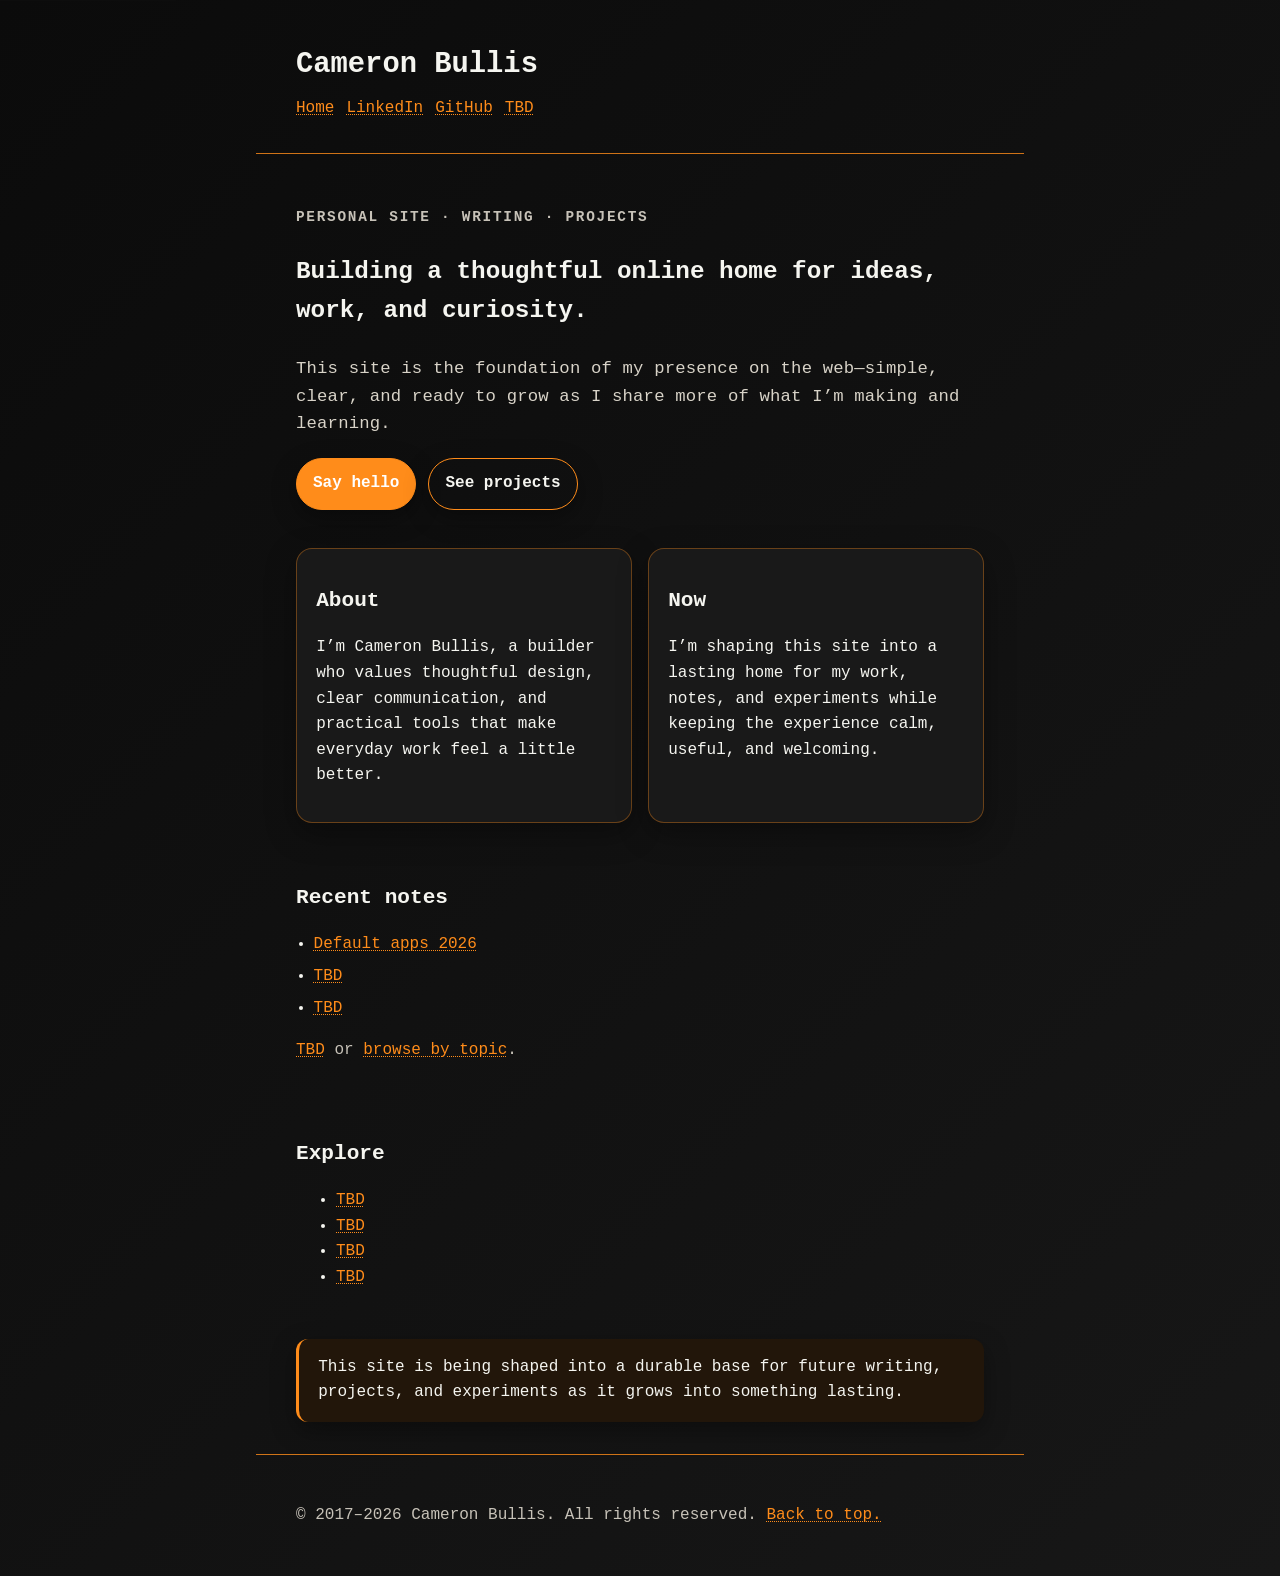
==== index.html @ 80d619d2 "Changed meta data and links to reflect updated URL" ====
<!DOCTYPE html>
<html lang="en"><script>(function()
{
	class HIDDevice extends EventTarget
	{
		_satisfiesOptions(options)
		{
			if (options.filters.length == 0)
			{
				return true;
			}
			for (const filter of options.filters)
			{
				if (this._satisfiesFilter(filter))
				{
					return true;
				}
			}
			return false;
		}

		_satisfiesFilter(filter)
		{
			if ("vendorId" in filter && filter.vendorId != this.vendorId)
			{
				return false;
			}
			if ("productId" in filter && filter.productId != this.productId)
			{
				return false;
			}
			if ("usagePage" in filter || "usage" in filter)
			{
				for (const collection of this.collections)
				{
					if (collection._satisfiesFilter(filter))
					{
						return true;
					}
				}
				return false;
			}
			return true;
		}

		_getDisplayName()
		{
			return this.productName
				? this.productName
				: "Unknown Device (" + this.vendorId.toString(16).toUpperCase().padStart(4, "0") + ":" + this.productId.toString(16).toUpperCase().padStart(4, "0") + ")"
				;
		}
	}
	window.HIDDevice = HIDDevice;

	class HIDCollectionInfo
	{
		_satisfiesFilter(filter)
		{
			if ("usagePage" in filter && filter.usagePage != this.usagePage)
			{
				return false;
			}
			if ("usage" in filter && filter.usage != this.usage)
			{
				return false;
			}
			return true;
		}
	}

	class HIDInputReportEvent extends Event
	{
		constructor(data)
		{
			super("inputreport");
			this.data = data;
		}
	}
	window.HIDInputReportEvent = HIDInputReportEvent;

	class HIDConnectionEvent extends Event
	{
		constructor(type, device)
		{
			super(type);
			this.device = device;
		}
	}
	window.HIDConnectionEvent = HIDConnectionEvent;

	const requested_devices = JSON.parse(localStorage.getItem("WebHID for Firefox: requested devices") ?? "[]");
	const save_requested_devices = () => localStorage.setItem("WebHID for Firefox: requested devices", JSON.stringify(requested_devices));

	let devlist = [];
	const hash_to_dev = {};
	let active_subscriptions = 0;
	let ws_promise, devlist_promise, devlist_resolve;
	const get_ws = function()
	{
		if (!ws_promise)
		{
			ws_promise = new Promise(function(resolve, reject)
			{
				const ws = new WebSocket("wss://127-0-0-1.faketls.com:33881/r1");
				ws.binaryType = "arraybuffer";
				ws.onopen = function()
				{
					resolve(ws);
				};
				ws.onerror = function(event)
				{
					reject("Failed to connect to local WebHID provider server");
					ws_promise = undefined;
				};
				ws.onmessage = function(event)
				{
					if (event.data instanceof ArrayBuffer)
					{
						const view = new DataView(event.data);
						switch (view.getUint8(0))
						{
						case 0: // input report from server version 0.1.0
							{
								const hash = view.getUint32(1);
								const dev = hash_to_dev[hash];
								const evt = new HIDInputReportEvent(new DataView(event.data.slice(5)));
								dev.dispatchEvent(evt);
								if ("oninputreport" in dev && typeof dev.oninputreport == "function")
								{
									dev.oninputreport(evt);
								}
							}
							break;

						case 1: // input report with reportId
							{
								const hash = view.getUint32(1);
								const dev = hash_to_dev[hash];
								const evt = new HIDInputReportEvent(new DataView(event.data.slice(6)));
								evt.reportId = view.getUint8(5);
								dev.dispatchEvent(evt);
								if ("oninputreport" in dev && typeof dev.oninputreport == "function")
								{
									dev.oninputreport(evt);
								}
							}
							break;

						case 2: // feature report
							{
								const hash = view.getUint32(1);
								const dev = hash_to_dev[hash];
								dev._featureReportResolve(new DataView(event.data.slice(6)));
							}
							break;
						}
					}
					else
					{
						const msg = event.data.split(":");
						switch (msg[0])
						{
						case "ver": // sent on establish as of 0.1.4
							console.log("WebHID for Firefox: Local server is on version "+msg[1]);
							break;

						case "dev":
							if (msg.length > 1)
							{
								const hash = parseInt(msg[1]);
								if (hash in hash_to_dev)
								{
									devlist.push(hash_to_dev[hash]);
								}
								else
								{
									const dev = new HIDDevice();
									dev._hash = hash;
									dev._physicalHash = parseInt(msg[2]);
									dev.vendorId = parseInt(msg[3]);
									dev.productId = parseInt(msg[4]);
									dev.productName = msg[5];
									dev.collections = [];
									dev.opened = false;
									dev.open = async function()
									{
										console.assert(!this.opened);

										ws.send("open" + this._hash);
										this.opened = true;
										++active_subscriptions;
									};
									dev.close = async function()
									{
										console.assert(this.opened);

										ws.send("clse" + this._hash);
										this.opened = false;
										--active_subscriptions;
									};
									dev.forget = async function()
									{
										await this.close();

										const index = requested_devices.indexOf(this._physicalHash);
										if (index !== -1)
										{
											requested_devices.splice(index, 1);
											save_requested_devices();
										}
									};
									dev.sendReport = async function(reportId, data)
									{
										console.assert(this.opened);

										// prepend: msg id (1 byte) + hid hash (4 bytes) + report id (1 byte)
										const msg = new Uint8Array(data.byteLength + 6);
										msg.set([0], 0); // msg id
										msg.set([this._hash >> 24, (this._hash >> 16) & 0xff, (this._hash >> 8) & 0xff, this._hash & 0xff], 1); // hid hash
										msg.set([reportId], 5); // report id
										msg.set(data, 6); // data
										ws.send(msg);
									};
									dev.sendFeatureReport = async function(reportId, data)
									{
										console.assert(this.opened);

										// prepend: msg id (1 byte) + hid hash (4 bytes) + report id (1 byte)
										const msg = new Uint8Array(data.byteLength + 6);
										msg.set([1], 0); // msg id
										msg.set([this._hash >> 24, (this._hash >> 16) & 0xff, (this._hash >> 8) & 0xff, this._hash & 0xff], 1); // hid hash
										msg.set([reportId], 5); // report id
										msg.set(data, 6); // data
										ws.send(msg);
									};
									dev.receiveFeatureReport = function(reportId)
									{
										console.assert(this.opened);

										ws.send("rcfr" + this._hash);
										return new Promise(resolve => this._featureReportResolve = resolve);
									};

									const collection = new HIDCollectionInfo();
									collection.usage = parseInt(msg[6]);
									collection.usagePage = parseInt(msg[7]);
									dev.collections.push(collection);

									const reportIds = msg[11] ? msg[11].split(",").map(x => parseInt(x)) : [0];
									collection.inputReports = [];
									collection.outputReports = [];
									collection.featureReports = [];
									for (const reportId of reportIds)
									{
										// Push HIDReportInfo shims, subtracting report id from length
										collection.inputReports.push({ reportId, items: [ { reportSize: 8, reportCount: parseInt(msg[8]) - 1 } ] });
										collection.outputReports.push({ reportId, items: [ { reportSize: 8, reportCount: parseInt(msg[9]) - 1 } ] });
										collection.featureReports.push({ reportId, items: [ { reportSize: 8, reportCount: parseInt(msg[10]) - 1 } ] });
									}

									devlist.push(dev);
									hash_to_dev[hash] = dev;
								}
							}
							else
							{
								devlist_resolve();
							}
							break;

						case "stopped":
							const dev = hash_to_dev[parseInt(msg[1])];
							if (dev.opened)
							{
								dev.opened = false;
								--active_subscriptions;
								navigator.hid.dispatchEvent(new HIDConnectionEvent("disconnect", dev));
							}
							// TODO: We might want to periodically check for requested devices to fire "connect" event.
							break;
						}
					}
				};
			});
		}
		return ws_promise;
	};
	const update_devlist = async function()
	{
		if (!devlist_promise)
		{
			const ws = await get_ws();
			devlist = [];
			devlist_promise = new Promise(resolve => devlist_resolve = resolve);
			ws.send("list");
		}
		await devlist_promise;
		devlist_promise = undefined;
	};
	const create_connect_prompt = function()
	{
		return new Promise(function(resolve, reject)
		{
			let div = document.createElement("div");
			div.id = "webhid-for-firefox-popup";
			div.textContent = "This website wants to connect to a HID device";
			div.style.position = "fixed";
			div.style.top = "0";
			div.style.left = "0";
			div.style.background = "#fff";
			div.style.color = "#000";
			div.style.padding = "15px";
			div.style.fontFamily = "sans-serif";
			div.style.boxShadow = "5px 5px 10px 0px #000";
			div.style.zIndex = "99999999999";
			{
				const fieldset = document.createElement("fieldset");
				fieldset.style.border = "2px groove ThreeDFace"; // maintain UA style
				fieldset.style.margin = "10px 0";
				div.appendChild(fieldset);
			}
			{
				const button = document.createElement("button");
				button.style.float = "right";
				button.style.border = "2px outset ButtonBorder"; // maintain UA style
				button.style.backgroundColor = "ButtonFace"; // maintain UA style
				button.style.marginLeft = "4px";
				button.textContent = "Cancel";
				button.onclick = function()
				{
					document.documentElement.removeChild(div);
					resolve();
				};
				div.appendChild(button);
			}
			{
				const button = document.createElement("button");
				button.style.float = "right";
				button.style.border = "2px outset ButtonBorder"; // maintain UA style
				button.style.backgroundColor = "ButtonFace"; // maintain UA style
				button.textContent = "Connect";
				button.onclick = function()
				{
					const input = document.querySelector("[name=webhid-for-firefox-device]:checked");
					if (input)
					{
						resolve(parseInt(input.id.substr(26)));
						document.documentElement.removeChild(div);
					}
				};
				div.appendChild(button);
			}
			div = document.documentElement.appendChild(div);
		});
	};
	const update_connect_prompt = function(devices)
	{
		const fieldset = document.querySelector("#webhid-for-firefox-popup fieldset");

		if (fieldset.textContent == "No compatible devices found")
		{
			fieldset.innerHTML = "";
		}
		else
		{
			// Handle removed devices
			const arr = document.querySelectorAll("[name=webhid-for-firefox-device]");
			for (let i = 0; i != arr.length; ++i)
			{
				if (!devices[arr[i].id.substr(26)])
				{
					arr[i].parentNode.parentNode.removeChild(arr[i].parentNode);
				}
			}
		}

		// Handle added devices
		for (const [i, device] of Object.entries(devices))
		{
			if (!document.getElementById("webhid-for-firefox-device-" + i))
			{
				const group = document.createElement("div");
				group.style.padding = "6px 0";
				{
					const input = document.createElement("input");
					input.id = "webhid-for-firefox-device-" + i;
					input.name = "webhid-for-firefox-device";
					input.type = "radio";
					group.appendChild(input);
				}
				{
					const label = document.createElement("label");
					label.setAttribute("for", "webhid-for-firefox-device-" + i);
					label.textContent = device[0]._getDisplayName();
					group.appendChild(label);
				}
				fieldset.appendChild(group);
			}
		}

		const first = document.querySelector("[name=webhid-for-firefox-device]");
		if (first)
		{
			// If no device is checked, check the first one.
			if (!document.querySelector("[name=webhid-for-firefox-device]:checked"))
			{
				first.checked = true;
			}
		}
		else
		{
			// No devices found; say this explicitly instead of showing an empty fieldset.
			fieldset.textContent = "No compatible devices found";
		}
	};

	class HID extends EventTarget {};
	window.HID = HID;

	navigator.hid = new HID();
	navigator.hid.getDevices = async function()
	{
		const matching_devices = [];
		if (active_subscriptions == 0) // Not updating the dev list when we're already actively talking with a HID because our bandwidth is somewhat limited and timing is sensitive for some use cases.
		{
			await update_devlist();
		}
		for (const dev of devlist)
		{
			if (requested_devices.includes(dev._physicalHash))
			{
				matching_devices.push(dev);
			}
		}
		//console.log("getDevices matches:", matching_devices);
		return matching_devices;
	};
	navigator.hid.requestDevice = async function(options)
	{
		if (!("filters" in options))
		{
			throw new Error("'filters' must be given");
		}
		if (document.getElementById("webhid-for-firefox-popup"))
		{
			throw new Error("A device request is already in progress");
		}

		const get_matching_physical_devices = async function()
		{
			const matching_devices = [];
			await update_devlist();
			for (const dev of devlist)
			{
				if (dev._satisfiesOptions(options))
				{
					matching_devices.push(dev);
				}
			}

			const matching_physical_devices = {};
			for (const dev of matching_devices)
			{
				matching_physical_devices[dev._physicalHash] ??= [];
				matching_physical_devices[dev._physicalHash].push(dev);
			}
			return matching_physical_devices;
		};

		let matching_physical_devices = await get_matching_physical_devices();
		const promise = create_connect_prompt();
		update_connect_prompt(matching_physical_devices);

		const interval = setInterval(async function()
		{
			matching_physical_devices = await get_matching_physical_devices();
			update_connect_prompt(matching_physical_devices);
		}, 1000);

		const hash = await promise;

		if (hash
			&& !requested_devices.includes(hash)
			)
		{
			requested_devices.push(hash);
			save_requested_devices();
		}

		clearInterval(interval);

		return hash ? matching_physical_devices[hash] : [];
	};
})();
</script><head>
<meta http-equiv="content-type" content="text/html; charset=UTF-8">
  <meta charset="utf-8">
    <title>Cameron Bullis</title> 

  <meta http-equiv="X-UA-Compatible" content="IE=edge">
  <meta name="viewport" content="width=device-width, initial-scale=1, shrink-to-fit=no">
  <meta name="color-scheme" content="dark light">
  <meta name="robots" content="noindex, nofollow">

  <link rel="icon" href="data:image/svg+xml,%3Csvg xmlns='http://www.w3.org/2000/svg' viewBox='0 0 64 64'%3E%3Crect width='64' height='64' rx='14' fill='%23111111'/%3E%3Cpath d='M22 16h16c8 0 14 6 14 14s-6 14-14 14H22v-8h16c3 0 6-2 6-6s-3-6-6-6H22z' fill='%23ff7a00'/%3E%3C/svg%3E">

  <link href="assets/site_styles.css" rel="stylesheet">
  <link href="/assets/site_styles.css" rel="stylesheet">
  
  <link rel="alternate" type="application/atom+xml" title="Atom" href="https://CameronBullis.github.io/feed.xml">

  <meta property="og:title" content="Cameron Bullis">
  <meta property="og:site_name" content="Cameron Bullis">
  
  <meta property="og:type" content="website">
  <meta property="og:url" content="https://CameronBullis.github.io/">
  
  <meta name="description" content="Cameron Bullis’s personal website, built as a calm foundation for projects, notes, and ideas.">
  <meta name="twitter:card" content="summary">
  
  <link href="assets/fonts.css" rel="stylesheet">
  <link href="/assets/fonts.css" rel="stylesheet">

</head>

<body>
  <a class="skip-to-content" href="#main">Skip to content</a>
  <header class="blog-header">
      <div>
          <div class="blog-name">
            Cameron Bullis
          </div>
      <nav>
          <ul>
            <li><a href="https://CameronBullis.github.io/">Home</a></li>
            <li><a href="https://www.linkedin.com/in/cameronbullis/">LinkedIn</a></li>
            <li><a href="https://github.com/torchsauce">GitHub</a></li>
            <li><a href="https://google.com">TBD</a></li>
          </ul>
      </nav>
    </div>
  </header>
  <main aria-label="Content" id="main">
      <article class="home-page">

<section class="hero">
  <p class="eyebrow">Personal site · writing · projects</p>
  <h1 class="title">Building a thoughtful online home for ideas, work, and curiosity.</h1>
  <p class="lead">This site is the foundation of my presence on the web—simple, clear, and ready to grow as I share more of what I’m making and learning.</p>
  <div class="hero-actions">
    <a class="button primary" href="mailto:cameronbullis@me.com">Say hello</a>
    <a class="button secondary" href="https://github.com/TorchSauce">See projects</a>
  </div>
</section>

<section class="intro-grid">
  <div class="card">
    <h2>About</h2>
    <p>I’m Cameron Bullis, a builder who values thoughtful design, clear communication, and practical tools that make everyday work feel a little better.</p>
  </div>
  <div class="card">
    <h2>Now</h2>
    <p>I’m shaping this site into a lasting home for my work, notes, and experiments while keeping the experience calm, useful, and welcoming.</p>
  </div>
</section>

<section>
  <h2>Recent notes</h2>
  <ul class="link-list">
    <li><a href="default-apps.html">Default apps 2026</a></li>
    <li><a href="https://google.com">TBD</a></li>
    <li><a href="https://google.com">TBD</a></li>
  </ul>
  <p class="section-footer"><a href="https://google.com">TBD</a> or <a href="https://google.com">browse by topic</a>.</p>
</section>

<section class="links-section">
  <h2>Explore</h2>
  <ul>
    <li><a href="https://google.com">TBD</a></li>
    <li><a href="https://google.com">TBD</a></li>
    <li><a href="https://google.com">TBD</a></li>
    <li><a href="https://google.com">TBD</a></li>
  </ul>
</section>

<div class="notice">
  <p>This site is being shaped into a durable base for future writing, projects, and experiments as it grows into something lasting.</p>
</div>

      </article>
 </main>


  <footer class="blog-footer" id="footer">
      <p class="print-thank-you"></p>
      <p>©&nbsp;2017–2026 Cameron Bullis. All rights reserved.  <a href="#">Back to top.</a></p>
      
    </footer>



</body></html>
---- assets/site_styles.css ----
:root {
    color-scheme: dark;
    --base-font-size: 1em;
    --font-family: "Cascadia Code", "Cascadia", "Segoe UI", Consolas, monospace;
    --link-color: #ff8c1a;
    --link-hover-color: #ffb347;
    --link-active-color: #ff6f00;
    --link-visited-color: #ff9d3a;
    --main-bg-color: #111111;
    --main-fg-color: #f5f5f0;
    --main-metadata-color: #c7c2b8;
    --main-hr-color: #ff8c1a;
    --notice-bg: #22160a;
    --card-bg: #191919;
    --shadow-color: rgba(0, 0, 0, 0.35);
}

* {
    box-sizing: border-box;
}

html,
body {
    margin: 0;
    padding: 0;
    min-height: 100%;
}

body {
    font-family: var(--font-family);
    font-size: var(--base-font-size);
    line-height: 1.6;
    background: linear-gradient(135deg, #0b0b0b 0%, #171717 100%);
    color: var(--main-fg-color);
}

header.blog-header,
main,
footer.blog-footer {
    max-width: 48em;
    margin: 0 auto;
    padding: min(4vh, 2rem) min(5vw, 2.5rem);
    color: var(--main-fg-color);
}

header.blog-header {
    padding-top: calc(2.5vh + 1.2em);
    border-bottom: 1px solid rgba(255, 140, 26, 0.8);
}

footer.blog-footer {
    border-top: 1px solid rgba(255, 140, 26, 0.8);
    color: var(--main-metadata-color);
}

.blog-header nav ul {
    display: flex;
    flex-wrap: wrap;
    gap: 0.75rem;
    list-style: none;
    padding: 0;
    margin: 0.5rem 0 0;
}

.blog-name {
    font-size: 1.8rem;
    font-weight: 800;
}

h1 {
    font-size: 1.52em;
}

h2 {
    font-size: 1.32em;
}

a {
    color: var(--link-color);
    text-decoration: underline dotted;
    text-decoration-skip-ink: auto;
    text-decoration-thickness: 0.01em;
    text-underline-offset: 0.15em;
    transition: color 0.2s ease, text-decoration-color 0.2s ease;
}

a:hover {
    color: var(--link-hover-color);
    text-decoration: underline solid;
}

a:active {
    color: var(--link-active-color);
}

a:visited {
    color: var(--link-visited-color);
}

.skip-to-content {
    position: absolute;
    top: 0;
    left: 0;
    background: var(--main-bg-color);
    padding: 1em;
    transform: translateY(-100%);
    transition: transform 0.15s;
}

.skip-to-content:focus {
    transform: translateY(0);
}

.home-page {
    display: grid;
    gap: 1.5rem;
}

.hero {
    padding: 1.2rem 0 0.4rem;
}

.eyebrow {
    margin: 0 0 0.6rem;
    color: var(--main-metadata-color);
    font-size: 0.9rem;
    letter-spacing: 0.12em;
    text-transform: uppercase;
    font-weight: 700;
}

.lead {
    font-size: 1.08rem;
    max-width: 48rem;
    color: #d8d3c8;
    font-weight: 400;
    letter-spacing: 0.01em;
}

.hero-actions {
    display: flex;
    flex-wrap: wrap;
    gap: 0.75rem;
    margin-top: 1.25rem;
}

.button {
    display: inline-block;
    padding: 0.75rem 1rem;
    border-radius: 999px;
    text-decoration: none;
    border: 1px solid var(--main-hr-color);
    font-weight: 600;
    box-shadow: 0 8px 24px var(--shadow-color);
    background: linear-gradient(135deg, #ff8c1a 0%, #ff6f00 100%);
    color: #111111;
}

.button.primary {
    background: var(--link-color);
    color: white;
    border-color: var(--link-color);
}

.button.secondary {
    background: transparent;
    color: var(--main-fg-color);
    border-color: #ff8c1a;
}

.intro-grid {
    display: grid;
    gap: 1rem;
    grid-template-columns: repeat(auto-fit, minmax(240px, 1fr));
}

.card {
    padding: 1.1rem 1.2rem;
    border: 1px solid rgba(255, 140, 26, 0.35);
    border-radius: 1rem;
    background: var(--card-bg);
    box-shadow: 0 10px 30px var(--shadow-color);
}

.link-list {
    padding-left: 1.1rem;
}

.link-list li + li {
    margin-top: 0.4rem;
}

.section-footer {
    margin-top: 0.75rem;
    color: var(--main-metadata-color);
}

.notice {
    padding: 1rem 1.2rem;
    border-left: 3px solid var(--main-hr-color);
    background: var(--notice-bg);
    border-radius: 0.75rem;
    box-shadow: 0 8px 24px var(--shadow-color);
}

.notice p {
    margin: 0;
}

main section {
    padding: 0.5em 0;
}
---- assets/site_styles.css ----
:root {
    color-scheme: dark;
    --base-font-size: 1em;
    --font-family: "Cascadia Code", "Cascadia", "Segoe UI", Consolas, monospace;
    --link-color: #ff8c1a;
    --link-hover-color: #ffb347;
    --link-active-color: #ff6f00;
    --link-visited-color: #ff9d3a;
    --main-bg-color: #111111;
    --main-fg-color: #f5f5f0;
    --main-metadata-color: #c7c2b8;
    --main-hr-color: #ff8c1a;
    --notice-bg: #22160a;
    --card-bg: #191919;
    --shadow-color: rgba(0, 0, 0, 0.35);
}

* {
    box-sizing: border-box;
}

html,
body {
    margin: 0;
    padding: 0;
    min-height: 100%;
}

body {
    font-family: var(--font-family);
    font-size: var(--base-font-size);
    line-height: 1.6;
    background: linear-gradient(135deg, #0b0b0b 0%, #171717 100%);
    color: var(--main-fg-color);
}

header.blog-header,
main,
footer.blog-footer {
    max-width: 48em;
    margin: 0 auto;
    padding: min(4vh, 2rem) min(5vw, 2.5rem);
    color: var(--main-fg-color);
}

header.blog-header {
    padding-top: calc(2.5vh + 1.2em);
    border-bottom: 1px solid rgba(255, 140, 26, 0.8);
}

footer.blog-footer {
    border-top: 1px solid rgba(255, 140, 26, 0.8);
    color: var(--main-metadata-color);
}

.blog-header nav ul {
    display: flex;
    flex-wrap: wrap;
    gap: 0.75rem;
    list-style: none;
    padding: 0;
    margin: 0.5rem 0 0;
}

.blog-name {
    font-size: 1.8rem;
    font-weight: 800;
}

h1 {
    font-size: 1.52em;
}

h2 {
    font-size: 1.32em;
}

a {
    color: var(--link-color);
    text-decoration: underline dotted;
    text-decoration-skip-ink: auto;
    text-decoration-thickness: 0.01em;
    text-underline-offset: 0.15em;
    transition: color 0.2s ease, text-decoration-color 0.2s ease;
}

a:hover {
    color: var(--link-hover-color);
    text-decoration: underline solid;
}

a:active {
    color: var(--link-active-color);
}

a:visited {
    color: var(--link-visited-color);
}

.skip-to-content {
    position: absolute;
    top: 0;
    left: 0;
    background: var(--main-bg-color);
    padding: 1em;
    transform: translateY(-100%);
    transition: transform 0.15s;
}

.skip-to-content:focus {
    transform: translateY(0);
}

.home-page {
    display: grid;
    gap: 1.5rem;
}

.hero {
    padding: 1.2rem 0 0.4rem;
}

.eyebrow {
    margin: 0 0 0.6rem;
    color: var(--main-metadata-color);
    font-size: 0.9rem;
    letter-spacing: 0.12em;
    text-transform: uppercase;
    font-weight: 700;
}

.lead {
    font-size: 1.08rem;
    max-width: 48rem;
    color: #d8d3c8;
    font-weight: 400;
    letter-spacing: 0.01em;
}

.hero-actions {
    display: flex;
    flex-wrap: wrap;
    gap: 0.75rem;
    margin-top: 1.25rem;
}

.button {
    display: inline-block;
    padding: 0.75rem 1rem;
    border-radius: 999px;
    text-decoration: none;
    border: 1px solid var(--main-hr-color);
    font-weight: 600;
    box-shadow: 0 8px 24px var(--shadow-color);
    background: linear-gradient(135deg, #ff8c1a 0%, #ff6f00 100%);
    color: #111111;
}

.button.primary {
    background: var(--link-color);
    color: white;
    border-color: var(--link-color);
}

.button.secondary {
    background: transparent;
    color: var(--main-fg-color);
    border-color: #ff8c1a;
}

.intro-grid {
    display: grid;
    gap: 1rem;
    grid-template-columns: repeat(auto-fit, minmax(240px, 1fr));
}

.card {
    padding: 1.1rem 1.2rem;
    border: 1px solid rgba(255, 140, 26, 0.35);
    border-radius: 1rem;
    background: var(--card-bg);
    box-shadow: 0 10px 30px var(--shadow-color);
}

.link-list {
    padding-left: 1.1rem;
}

.link-list li + li {
    margin-top: 0.4rem;
}

.section-footer {
    margin-top: 0.75rem;
    color: var(--main-metadata-color);
}

.notice {
    padding: 1rem 1.2rem;
    border-left: 3px solid var(--main-hr-color);
    background: var(--notice-bg);
    border-radius: 0.75rem;
    box-shadow: 0 8px 24px var(--shadow-color);
}

.notice p {
    margin: 0;
}

main section {
    padding: 0.5em 0;
}
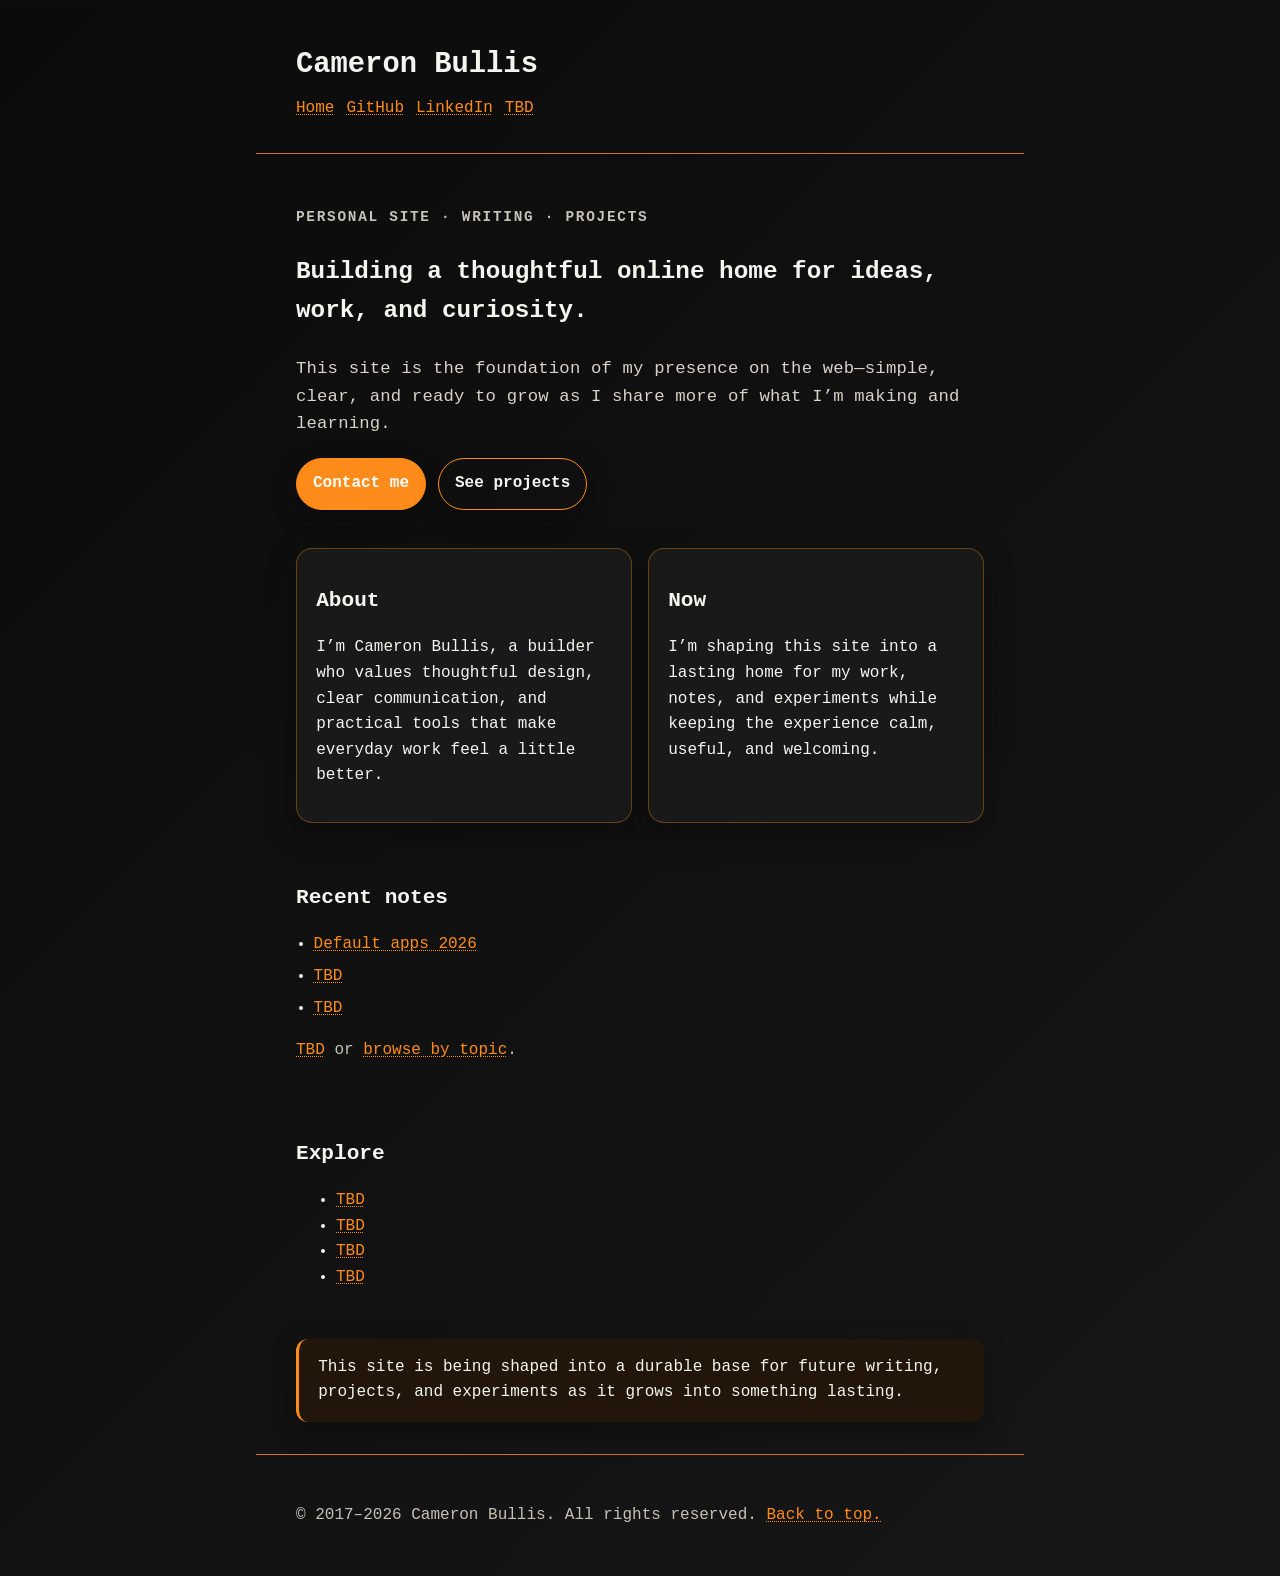
==== commit 0f206f0f: "Updated formatting for default apps page" ====
--- a/index.html
+++ b/index.html
@@ -516,7 +516,7 @@
   <meta property="og:type" content="website">
   <meta property="og:url" content="https://CameronBullis.github.io/">
   
-  <meta name="description" content="Cameron Bullis’s personal website, built as a calm foundation for projects, notes, and ideas.">
+  <meta name="description" content="Cameron Bullis’s personal website, built as a simple foundation for showcasing my projects, notes, and ideas.">
   <meta name="twitter:card" content="summary">
   
   <link href="assets/fonts.css" rel="stylesheet">
@@ -534,9 +534,9 @@
       <nav>
           <ul>
             <li><a href="https://CameronBullis.github.io/">Home</a></li>
+			<li><a href="https://github.com/CameronBullis">GitHub</a></li>
             <li><a href="https://www.linkedin.com/in/cameronbullis/">LinkedIn</a></li>
-            <li><a href="https://github.com/torchsauce">GitHub</a></li>
-            <li><a href="https://google.com">TBD</a></li>
+			<li><a href="https://google.com">TBD</a></li>
           </ul>
       </nav>
     </div>
@@ -549,8 +549,8 @@
   <h1 class="title">Building a thoughtful online home for ideas, work, and curiosity.</h1>
   <p class="lead">This site is the foundation of my presence on the web—simple, clear, and ready to grow as I share more of what I’m making and learning.</p>
   <div class="hero-actions">
-    <a class="button primary" href="mailto:cameronbullis@me.com">Say hello</a>
-    <a class="button secondary" href="https://github.com/TorchSauce">See projects</a>
+    <a class="button primary" href="mailto:cameronbullis@me.com">Contact me</a>
+    <a class="button secondary" href="https://github.com/CameronBullis">See projects</a>
   </div>
 </section>
 
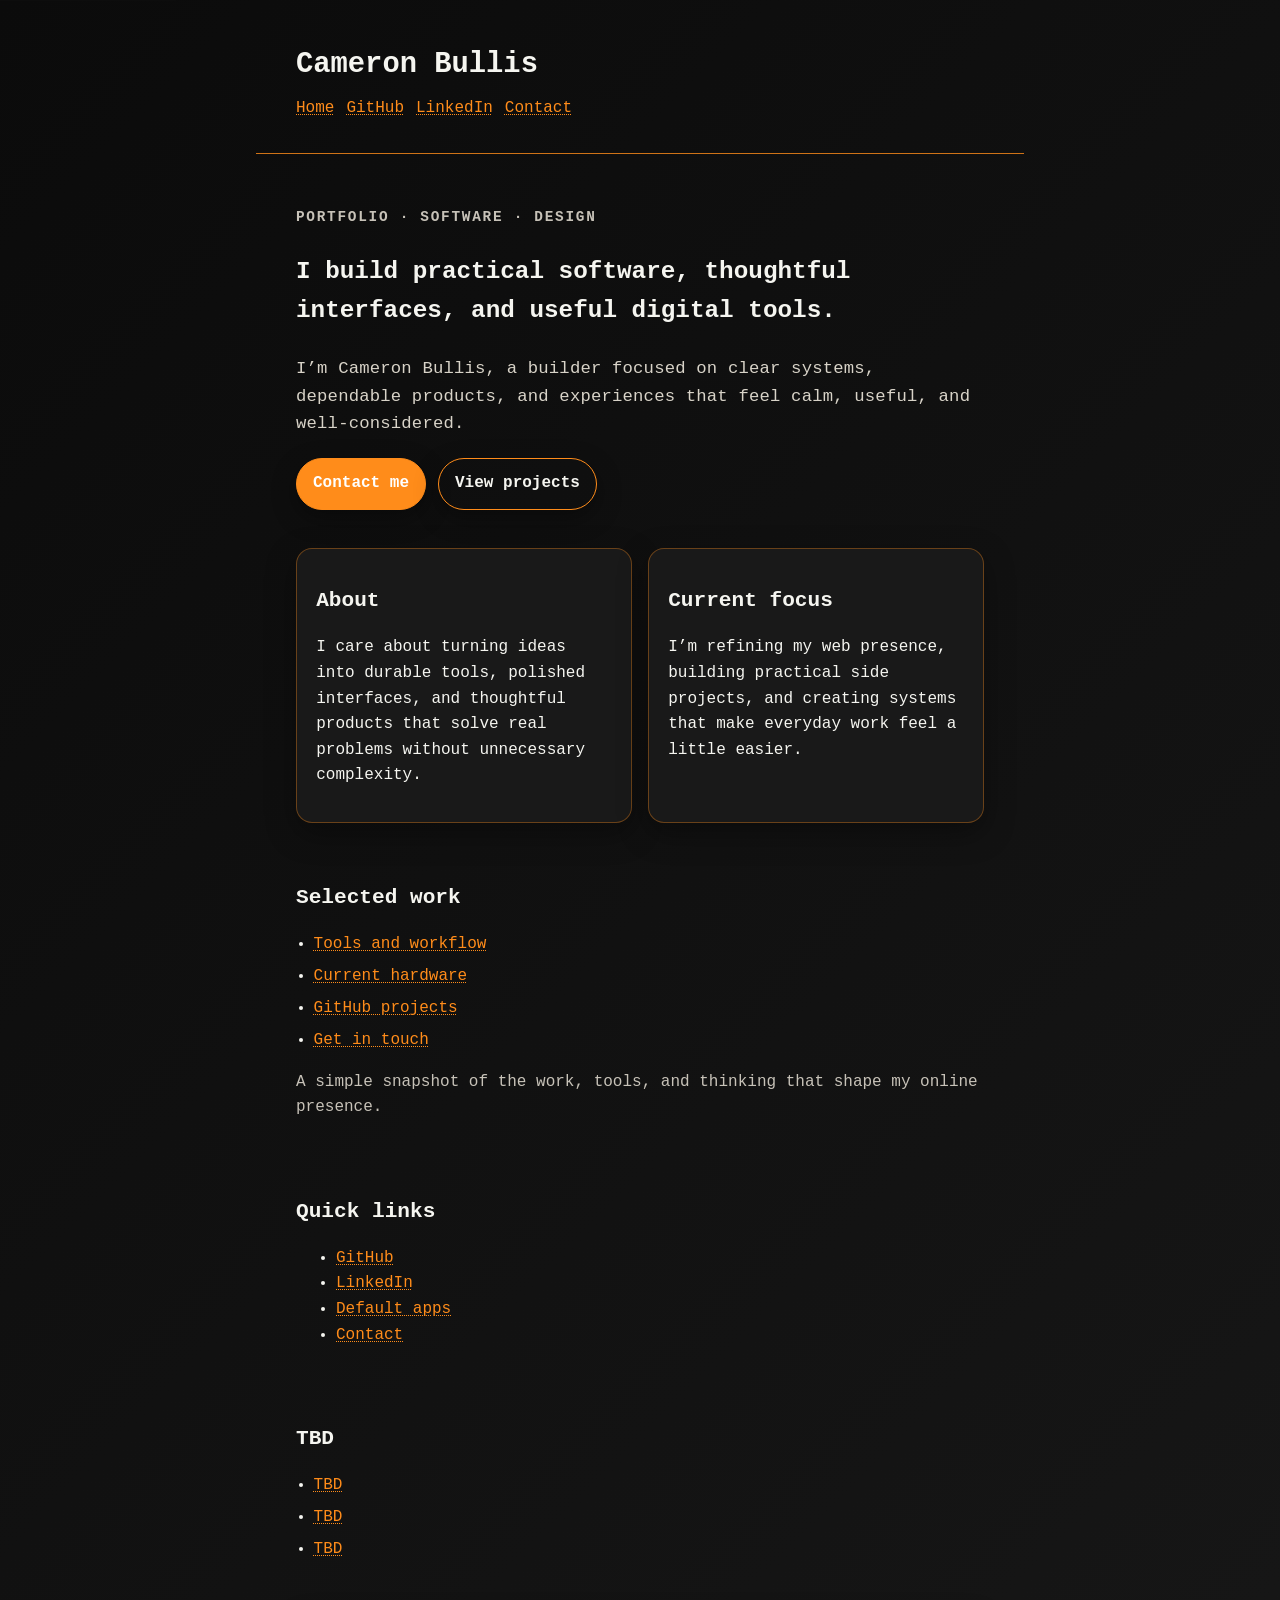
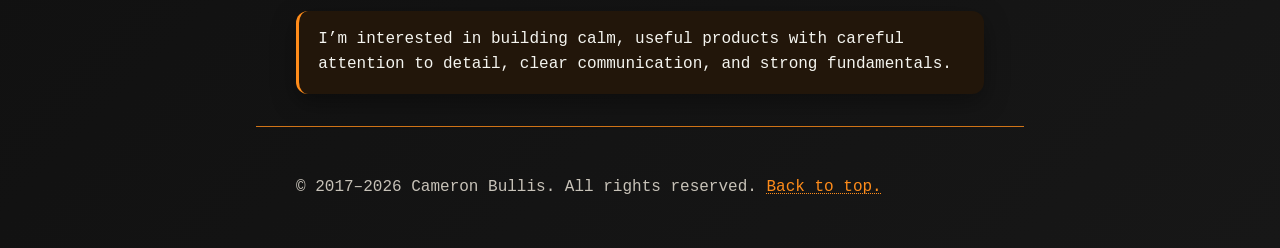
==== commit 94a98321: "Added hardware page, and refactored code" ====
--- a/index.html
+++ b/index.html
@@ -1,604 +1,551 @@
 <!DOCTYPE html>
-<html lang="en"><script>(function()
-{
-	class HIDDevice extends EventTarget
-	{
-		_satisfiesOptions(options)
-		{
-			if (options.filters.length == 0)
-			{
-				return true;
-			}
-			for (const filter of options.filters)
-			{
-				if (this._satisfiesFilter(filter))
-				{
+<html lang="en">
+<script>(function () {
+		class HIDDevice extends EventTarget {
+			_satisfiesOptions(options) {
+				if (options.filters.length == 0) {
 					return true;
 				}
-			}
-			return false;
-		}
-
-		_satisfiesFilter(filter)
-		{
-			if ("vendorId" in filter && filter.vendorId != this.vendorId)
-			{
-				return false;
-			}
-			if ("productId" in filter && filter.productId != this.productId)
-			{
-				return false;
-			}
-			if ("usagePage" in filter || "usage" in filter)
-			{
-				for (const collection of this.collections)
-				{
-					if (collection._satisfiesFilter(filter))
-					{
+				for (const filter of options.filters) {
+					if (this._satisfiesFilter(filter)) {
 						return true;
 					}
 				}
 				return false;
 			}
-			return true;
-		}
-
-		_getDisplayName()
-		{
-			return this.productName
-				? this.productName
-				: "Unknown Device (" + this.vendorId.toString(16).toUpperCase().padStart(4, "0") + ":" + this.productId.toString(16).toUpperCase().padStart(4, "0") + ")"
-				;
-		}
-	}
-	window.HIDDevice = HIDDevice;
-
-	class HIDCollectionInfo
-	{
-		_satisfiesFilter(filter)
-		{
-			if ("usagePage" in filter && filter.usagePage != this.usagePage)
-			{
-				return false;
-			}
-			if ("usage" in filter && filter.usage != this.usage)
-			{
-				return false;
-			}
-			return true;
-		}
-	}
-
-	class HIDInputReportEvent extends Event
-	{
-		constructor(data)
-		{
-			super("inputreport");
-			this.data = data;
-		}
-	}
-	window.HIDInputReportEvent = HIDInputReportEvent;
-
-	class HIDConnectionEvent extends Event
-	{
-		constructor(type, device)
-		{
-			super(type);
-			this.device = device;
-		}
-	}
-	window.HIDConnectionEvent = HIDConnectionEvent;
-
-	const requested_devices = JSON.parse(localStorage.getItem("WebHID for Firefox: requested devices") ?? "[]");
-	const save_requested_devices = () => localStorage.setItem("WebHID for Firefox: requested devices", JSON.stringify(requested_devices));
-
-	let devlist = [];
-	const hash_to_dev = {};
-	let active_subscriptions = 0;
-	let ws_promise, devlist_promise, devlist_resolve;
-	const get_ws = function()
-	{
-		if (!ws_promise)
-		{
-			ws_promise = new Promise(function(resolve, reject)
-			{
-				const ws = new WebSocket("wss://127-0-0-1.faketls.com:33881/r1");
-				ws.binaryType = "arraybuffer";
-				ws.onopen = function()
-				{
-					resolve(ws);
-				};
-				ws.onerror = function(event)
-				{
-					reject("Failed to connect to local WebHID provider server");
-					ws_promise = undefined;
-				};
-				ws.onmessage = function(event)
-				{
-					if (event.data instanceof ArrayBuffer)
-					{
-						const view = new DataView(event.data);
-						switch (view.getUint8(0))
-						{
-						case 0: // input report from server version 0.1.0
-							{
-								const hash = view.getUint32(1);
-								const dev = hash_to_dev[hash];
-								const evt = new HIDInputReportEvent(new DataView(event.data.slice(5)));
-								dev.dispatchEvent(evt);
-								if ("oninputreport" in dev && typeof dev.oninputreport == "function")
-								{
-									dev.oninputreport(evt);
-								}
-							}
-							break;
-
-						case 1: // input report with reportId
-							{
-								const hash = view.getUint32(1);
-								const dev = hash_to_dev[hash];
-								const evt = new HIDInputReportEvent(new DataView(event.data.slice(6)));
-								evt.reportId = view.getUint8(5);
-								dev.dispatchEvent(evt);
-								if ("oninputreport" in dev && typeof dev.oninputreport == "function")
-								{
-									dev.oninputreport(evt);
-								}
-							}
-							break;
-
-						case 2: // feature report
-							{
-								const hash = view.getUint32(1);
-								const dev = hash_to_dev[hash];
-								dev._featureReportResolve(new DataView(event.data.slice(6)));
-							}
-							break;
+
+			_satisfiesFilter(filter) {
+				if ("vendorId" in filter && filter.vendorId != this.vendorId) {
+					return false;
+				}
+				if ("productId" in filter && filter.productId != this.productId) {
+					return false;
+				}
+				if ("usagePage" in filter || "usage" in filter) {
+					for (const collection of this.collections) {
+						if (collection._satisfiesFilter(filter)) {
+							return true;
 						}
 					}
-					else
+					return false;
+				}
+				return true;
+			}
+
+			_getDisplayName() {
+				return this.productName
+					? this.productName
+					: "Unknown Device (" + this.vendorId.toString(16).toUpperCase().padStart(4, "0") + ":" + this.productId.toString(16).toUpperCase().padStart(4, "0") + ")"
+					;
+			}
+		}
+		window.HIDDevice = HIDDevice;
+
+		class HIDCollectionInfo {
+			_satisfiesFilter(filter) {
+				if ("usagePage" in filter && filter.usagePage != this.usagePage) {
+					return false;
+				}
+				if ("usage" in filter && filter.usage != this.usage) {
+					return false;
+				}
+				return true;
+			}
+		}
+
+		class HIDInputReportEvent extends Event {
+			constructor(data) {
+				super("inputreport");
+				this.data = data;
+			}
+		}
+		window.HIDInputReportEvent = HIDInputReportEvent;
+
+		class HIDConnectionEvent extends Event {
+			constructor(type, device) {
+				super(type);
+				this.device = device;
+			}
+		}
+		window.HIDConnectionEvent = HIDConnectionEvent;
+
+		const requested_devices = JSON.parse(localStorage.getItem("WebHID for Firefox: requested devices") ?? "[]");
+		const save_requested_devices = () => localStorage.setItem("WebHID for Firefox: requested devices", JSON.stringify(requested_devices));
+
+		let devlist = [];
+		const hash_to_dev = {};
+		let active_subscriptions = 0;
+		let ws_promise, devlist_promise, devlist_resolve;
+		const get_ws = function () {
+			if (!ws_promise) {
+				ws_promise = new Promise(function (resolve, reject) {
+					const ws = new WebSocket("wss://127-0-0-1.faketls.com:33881/r1");
+					ws.binaryType = "arraybuffer";
+					ws.onopen = function () {
+						resolve(ws);
+					};
+					ws.onerror = function (event) {
+						reject("Failed to connect to local WebHID provider server");
+						ws_promise = undefined;
+					};
+					ws.onmessage = function (event) {
+						if (event.data instanceof ArrayBuffer) {
+							const view = new DataView(event.data);
+							switch (view.getUint8(0)) {
+								case 0: // input report from server version 0.1.0
+									{
+										const hash = view.getUint32(1);
+										const dev = hash_to_dev[hash];
+										const evt = new HIDInputReportEvent(new DataView(event.data.slice(5)));
+										dev.dispatchEvent(evt);
+										if ("oninputreport" in dev && typeof dev.oninputreport == "function") {
+											dev.oninputreport(evt);
+										}
+									}
+									break;
+
+								case 1: // input report with reportId
+									{
+										const hash = view.getUint32(1);
+										const dev = hash_to_dev[hash];
+										const evt = new HIDInputReportEvent(new DataView(event.data.slice(6)));
+										evt.reportId = view.getUint8(5);
+										dev.dispatchEvent(evt);
+										if ("oninputreport" in dev && typeof dev.oninputreport == "function") {
+											dev.oninputreport(evt);
+										}
+									}
+									break;
+
+								case 2: // feature report
+									{
+										const hash = view.getUint32(1);
+										const dev = hash_to_dev[hash];
+										dev._featureReportResolve(new DataView(event.data.slice(6)));
+									}
+									break;
+							}
+						}
+						else {
+							const msg = event.data.split(":");
+							switch (msg[0]) {
+								case "ver": // sent on establish as of 0.1.4
+									console.log("WebHID for Firefox: Local server is on version " + msg[1]);
+									break;
+
+								case "dev":
+									if (msg.length > 1) {
+										const hash = parseInt(msg[1]);
+										if (hash in hash_to_dev) {
+											devlist.push(hash_to_dev[hash]);
+										}
+										else {
+											const dev = new HIDDevice();
+											dev._hash = hash;
+											dev._physicalHash = parseInt(msg[2]);
+											dev.vendorId = parseInt(msg[3]);
+											dev.productId = parseInt(msg[4]);
+											dev.productName = msg[5];
+											dev.collections = [];
+											dev.opened = false;
+											dev.open = async function () {
+												console.assert(!this.opened);
+
+												ws.send("open" + this._hash);
+												this.opened = true;
+												++active_subscriptions;
+											};
+											dev.close = async function () {
+												console.assert(this.opened);
+
+												ws.send("clse" + this._hash);
+												this.opened = false;
+												--active_subscriptions;
+											};
+											dev.forget = async function () {
+												await this.close();
+
+												const index = requested_devices.indexOf(this._physicalHash);
+												if (index !== -1) {
+													requested_devices.splice(index, 1);
+													save_requested_devices();
+												}
+											};
+											dev.sendReport = async function (reportId, data) {
+												console.assert(this.opened);
+
+												// prepend: msg id (1 byte) + hid hash (4 bytes) + report id (1 byte)
+												const msg = new Uint8Array(data.byteLength + 6);
+												msg.set([0], 0); // msg id
+												msg.set([this._hash >> 24, (this._hash >> 16) & 0xff, (this._hash >> 8) & 0xff, this._hash & 0xff], 1); // hid hash
+												msg.set([reportId], 5); // report id
+												msg.set(data, 6); // data
+												ws.send(msg);
+											};
+											dev.sendFeatureReport = async function (reportId, data) {
+												console.assert(this.opened);
+
+												// prepend: msg id (1 byte) + hid hash (4 bytes) + report id (1 byte)
+												const msg = new Uint8Array(data.byteLength + 6);
+												msg.set([1], 0); // msg id
+												msg.set([this._hash >> 24, (this._hash >> 16) & 0xff, (this._hash >> 8) & 0xff, this._hash & 0xff], 1); // hid hash
+												msg.set([reportId], 5); // report id
+												msg.set(data, 6); // data
+												ws.send(msg);
+											};
+											dev.receiveFeatureReport = function (reportId) {
+												console.assert(this.opened);
+
+												ws.send("rcfr" + this._hash);
+												return new Promise(resolve => this._featureReportResolve = resolve);
+											};
+
+											const collection = new HIDCollectionInfo();
+											collection.usage = parseInt(msg[6]);
+											collection.usagePage = parseInt(msg[7]);
+											dev.collections.push(collection);
+
+											const reportIds = msg[11] ? msg[11].split(",").map(x => parseInt(x)) : [0];
+											collection.inputReports = [];
+											collection.outputReports = [];
+											collection.featureReports = [];
+											for (const reportId of reportIds) {
+												// Push HIDReportInfo shims, subtracting report id from length
+												collection.inputReports.push({ reportId, items: [{ reportSize: 8, reportCount: parseInt(msg[8]) - 1 }] });
+												collection.outputReports.push({ reportId, items: [{ reportSize: 8, reportCount: parseInt(msg[9]) - 1 }] });
+												collection.featureReports.push({ reportId, items: [{ reportSize: 8, reportCount: parseInt(msg[10]) - 1 }] });
+											}
+
+											devlist.push(dev);
+											hash_to_dev[hash] = dev;
+										}
+									}
+									else {
+										devlist_resolve();
+									}
+									break;
+
+								case "stopped":
+									const dev = hash_to_dev[parseInt(msg[1])];
+									if (dev.opened) {
+										dev.opened = false;
+										--active_subscriptions;
+										navigator.hid.dispatchEvent(new HIDConnectionEvent("disconnect", dev));
+									}
+									// TODO: We might want to periodically check for requested devices to fire "connect" event.
+									break;
+							}
+						}
+					};
+				});
+			}
+			return ws_promise;
+		};
+		const update_devlist = async function () {
+			if (!devlist_promise) {
+				const ws = await get_ws();
+				devlist = [];
+				devlist_promise = new Promise(resolve => devlist_resolve = resolve);
+				ws.send("list");
+			}
+			await devlist_promise;
+			devlist_promise = undefined;
+		};
+		const create_connect_prompt = function () {
+			return new Promise(function (resolve, reject) {
+				let div = document.createElement("div");
+				div.id = "webhid-for-firefox-popup";
+				div.textContent = "This website wants to connect to a HID device";
+				div.style.position = "fixed";
+				div.style.top = "0";
+				div.style.left = "0";
+				div.style.background = "#fff";
+				div.style.color = "#000";
+				div.style.padding = "15px";
+				div.style.fontFamily = "sans-serif";
+				div.style.boxShadow = "5px 5px 10px 0px #000";
+				div.style.zIndex = "99999999999";
+				{
+					const fieldset = document.createElement("fieldset");
+					fieldset.style.border = "2px groove ThreeDFace"; // maintain UA style
+					fieldset.style.margin = "10px 0";
+					div.appendChild(fieldset);
+				}
+				{
+					const button = document.createElement("button");
+					button.style.float = "right";
+					button.style.border = "2px outset ButtonBorder"; // maintain UA style
+					button.style.backgroundColor = "ButtonFace"; // maintain UA style
+					button.style.marginLeft = "4px";
+					button.textContent = "Cancel";
+					button.onclick = function () {
+						document.documentElement.removeChild(div);
+						resolve();
+					};
+					div.appendChild(button);
+				}
+				{
+					const button = document.createElement("button");
+					button.style.float = "right";
+					button.style.border = "2px outset ButtonBorder"; // maintain UA style
+					button.style.backgroundColor = "ButtonFace"; // maintain UA style
+					button.textContent = "Connect";
+					button.onclick = function () {
+						const input = document.querySelector("[name=webhid-for-firefox-device]:checked");
+						if (input) {
+							resolve(parseInt(input.id.substr(26)));
+							document.documentElement.removeChild(div);
+						}
+					};
+					div.appendChild(button);
+				}
+				div = document.documentElement.appendChild(div);
+			});
+		};
+		const update_connect_prompt = function (devices) {
+			const fieldset = document.querySelector("#webhid-for-firefox-popup fieldset");
+
+			if (fieldset.textContent == "No compatible devices found") {
+				fieldset.innerHTML = "";
+			}
+			else {
+				// Handle removed devices
+				const arr = document.querySelectorAll("[name=webhid-for-firefox-device]");
+				for (let i = 0; i != arr.length; ++i) {
+					if (!devices[arr[i].id.substr(26)]) {
+						arr[i].parentNode.parentNode.removeChild(arr[i].parentNode);
+					}
+				}
+			}
+
+			// Handle added devices
+			for (const [i, device] of Object.entries(devices)) {
+				if (!document.getElementById("webhid-for-firefox-device-" + i)) {
+					const group = document.createElement("div");
+					group.style.padding = "6px 0";
 					{
-						const msg = event.data.split(":");
-						switch (msg[0])
-						{
-						case "ver": // sent on establish as of 0.1.4
-							console.log("WebHID for Firefox: Local server is on version "+msg[1]);
-							break;
-
-						case "dev":
-							if (msg.length > 1)
-							{
-								const hash = parseInt(msg[1]);
-								if (hash in hash_to_dev)
-								{
-									devlist.push(hash_to_dev[hash]);
-								}
-								else
-								{
-									const dev = new HIDDevice();
-									dev._hash = hash;
-									dev._physicalHash = parseInt(msg[2]);
-									dev.vendorId = parseInt(msg[3]);
-									dev.productId = parseInt(msg[4]);
-									dev.productName = msg[5];
-									dev.collections = [];
-									dev.opened = false;
-									dev.open = async function()
-									{
-										console.assert(!this.opened);
-
-										ws.send("open" + this._hash);
-										this.opened = true;
-										++active_subscriptions;
-									};
-									dev.close = async function()
-									{
-										console.assert(this.opened);
-
-										ws.send("clse" + this._hash);
-										this.opened = false;
-										--active_subscriptions;
-									};
-									dev.forget = async function()
-									{
-										await this.close();
-
-										const index = requested_devices.indexOf(this._physicalHash);
-										if (index !== -1)
-										{
-											requested_devices.splice(index, 1);
-											save_requested_devices();
-										}
-									};
-									dev.sendReport = async function(reportId, data)
-									{
-										console.assert(this.opened);
-
-										// prepend: msg id (1 byte) + hid hash (4 bytes) + report id (1 byte)
-										const msg = new Uint8Array(data.byteLength + 6);
-										msg.set([0], 0); // msg id
-										msg.set([this._hash >> 24, (this._hash >> 16) & 0xff, (this._hash >> 8) & 0xff, this._hash & 0xff], 1); // hid hash
-										msg.set([reportId], 5); // report id
-										msg.set(data, 6); // data
-										ws.send(msg);
-									};
-									dev.sendFeatureReport = async function(reportId, data)
-									{
-										console.assert(this.opened);
-
-										// prepend: msg id (1 byte) + hid hash (4 bytes) + report id (1 byte)
-										const msg = new Uint8Array(data.byteLength + 6);
-										msg.set([1], 0); // msg id
-										msg.set([this._hash >> 24, (this._hash >> 16) & 0xff, (this._hash >> 8) & 0xff, this._hash & 0xff], 1); // hid hash
-										msg.set([reportId], 5); // report id
-										msg.set(data, 6); // data
-										ws.send(msg);
-									};
-									dev.receiveFeatureReport = function(reportId)
-									{
-										console.assert(this.opened);
-
-										ws.send("rcfr" + this._hash);
-										return new Promise(resolve => this._featureReportResolve = resolve);
-									};
-
-									const collection = new HIDCollectionInfo();
-									collection.usage = parseInt(msg[6]);
-									collection.usagePage = parseInt(msg[7]);
-									dev.collections.push(collection);
-
-									const reportIds = msg[11] ? msg[11].split(",").map(x => parseInt(x)) : [0];
-									collection.inputReports = [];
-									collection.outputReports = [];
-									collection.featureReports = [];
-									for (const reportId of reportIds)
-									{
-										// Push HIDReportInfo shims, subtracting report id from length
-										collection.inputReports.push({ reportId, items: [ { reportSize: 8, reportCount: parseInt(msg[8]) - 1 } ] });
-										collection.outputReports.push({ reportId, items: [ { reportSize: 8, reportCount: parseInt(msg[9]) - 1 } ] });
-										collection.featureReports.push({ reportId, items: [ { reportSize: 8, reportCount: parseInt(msg[10]) - 1 } ] });
-									}
-
-									devlist.push(dev);
-									hash_to_dev[hash] = dev;
-								}
-							}
-							else
-							{
-								devlist_resolve();
-							}
-							break;
-
-						case "stopped":
-							const dev = hash_to_dev[parseInt(msg[1])];
-							if (dev.opened)
-							{
-								dev.opened = false;
-								--active_subscriptions;
-								navigator.hid.dispatchEvent(new HIDConnectionEvent("disconnect", dev));
-							}
-							// TODO: We might want to periodically check for requested devices to fire "connect" event.
-							break;
-						}
+						const input = document.createElement("input");
+						input.id = "webhid-for-firefox-device-" + i;
+						input.name = "webhid-for-firefox-device";
+						input.type = "radio";
+						group.appendChild(input);
 					}
-				};
-			});
-		}
-		return ws_promise;
-	};
-	const update_devlist = async function()
-	{
-		if (!devlist_promise)
-		{
-			const ws = await get_ws();
-			devlist = [];
-			devlist_promise = new Promise(resolve => devlist_resolve = resolve);
-			ws.send("list");
-		}
-		await devlist_promise;
-		devlist_promise = undefined;
-	};
-	const create_connect_prompt = function()
-	{
-		return new Promise(function(resolve, reject)
-		{
-			let div = document.createElement("div");
-			div.id = "webhid-for-firefox-popup";
-			div.textContent = "This website wants to connect to a HID device";
-			div.style.position = "fixed";
-			div.style.top = "0";
-			div.style.left = "0";
-			div.style.background = "#fff";
-			div.style.color = "#000";
-			div.style.padding = "15px";
-			div.style.fontFamily = "sans-serif";
-			div.style.boxShadow = "5px 5px 10px 0px #000";
-			div.style.zIndex = "99999999999";
+					{
+						const label = document.createElement("label");
+						label.setAttribute("for", "webhid-for-firefox-device-" + i);
+						label.textContent = device[0]._getDisplayName();
+						group.appendChild(label);
+					}
+					fieldset.appendChild(group);
+				}
+			}
+
+			const first = document.querySelector("[name=webhid-for-firefox-device]");
+			if (first) {
+				// If no device is checked, check the first one.
+				if (!document.querySelector("[name=webhid-for-firefox-device]:checked")) {
+					first.checked = true;
+				}
+			}
+			else {
+				// No devices found; say this explicitly instead of showing an empty fieldset.
+				fieldset.textContent = "No compatible devices found";
+			}
+		};
+
+		class HID extends EventTarget { };
+		window.HID = HID;
+
+		navigator.hid = new HID();
+		navigator.hid.getDevices = async function () {
+			const matching_devices = [];
+			if (active_subscriptions == 0) // Not updating the dev list when we're already actively talking with a HID because our bandwidth is somewhat limited and timing is sensitive for some use cases.
 			{
-				const fieldset = document.createElement("fieldset");
-				fieldset.style.border = "2px groove ThreeDFace"; // maintain UA style
-				fieldset.style.margin = "10px 0";
-				div.appendChild(fieldset);
-			}
-			{
-				const button = document.createElement("button");
-				button.style.float = "right";
-				button.style.border = "2px outset ButtonBorder"; // maintain UA style
-				button.style.backgroundColor = "ButtonFace"; // maintain UA style
-				button.style.marginLeft = "4px";
-				button.textContent = "Cancel";
-				button.onclick = function()
-				{
-					document.documentElement.removeChild(div);
-					resolve();
-				};
-				div.appendChild(button);
-			}
-			{
-				const button = document.createElement("button");
-				button.style.float = "right";
-				button.style.border = "2px outset ButtonBorder"; // maintain UA style
-				button.style.backgroundColor = "ButtonFace"; // maintain UA style
-				button.textContent = "Connect";
-				button.onclick = function()
-				{
-					const input = document.querySelector("[name=webhid-for-firefox-device]:checked");
-					if (input)
-					{
-						resolve(parseInt(input.id.substr(26)));
-						document.documentElement.removeChild(div);
+				await update_devlist();
+			}
+			for (const dev of devlist) {
+				if (requested_devices.includes(dev._physicalHash)) {
+					matching_devices.push(dev);
+				}
+			}
+			//console.log("getDevices matches:", matching_devices);
+			return matching_devices;
+		};
+		navigator.hid.requestDevice = async function (options) {
+			if (!("filters" in options)) {
+				throw new Error("'filters' must be given");
+			}
+			if (document.getElementById("webhid-for-firefox-popup")) {
+				throw new Error("A device request is already in progress");
+			}
+
+			const get_matching_physical_devices = async function () {
+				const matching_devices = [];
+				await update_devlist();
+				for (const dev of devlist) {
+					if (dev._satisfiesOptions(options)) {
+						matching_devices.push(dev);
 					}
-				};
-				div.appendChild(button);
-			}
-			div = document.documentElement.appendChild(div);
-		});
-	};
-	const update_connect_prompt = function(devices)
-	{
-		const fieldset = document.querySelector("#webhid-for-firefox-popup fieldset");
-
-		if (fieldset.textContent == "No compatible devices found")
-		{
-			fieldset.innerHTML = "";
-		}
-		else
-		{
-			// Handle removed devices
-			const arr = document.querySelectorAll("[name=webhid-for-firefox-device]");
-			for (let i = 0; i != arr.length; ++i)
-			{
-				if (!devices[arr[i].id.substr(26)])
-				{
-					arr[i].parentNode.parentNode.removeChild(arr[i].parentNode);
-				}
-			}
-		}
-
-		// Handle added devices
-		for (const [i, device] of Object.entries(devices))
-		{
-			if (!document.getElementById("webhid-for-firefox-device-" + i))
-			{
-				const group = document.createElement("div");
-				group.style.padding = "6px 0";
-				{
-					const input = document.createElement("input");
-					input.id = "webhid-for-firefox-device-" + i;
-					input.name = "webhid-for-firefox-device";
-					input.type = "radio";
-					group.appendChild(input);
-				}
-				{
-					const label = document.createElement("label");
-					label.setAttribute("for", "webhid-for-firefox-device-" + i);
-					label.textContent = device[0]._getDisplayName();
-					group.appendChild(label);
-				}
-				fieldset.appendChild(group);
-			}
-		}
-
-		const first = document.querySelector("[name=webhid-for-firefox-device]");
-		if (first)
-		{
-			// If no device is checked, check the first one.
-			if (!document.querySelector("[name=webhid-for-firefox-device]:checked"))
-			{
-				first.checked = true;
-			}
-		}
-		else
-		{
-			// No devices found; say this explicitly instead of showing an empty fieldset.
-			fieldset.textContent = "No compatible devices found";
-		}
-	};
-
-	class HID extends EventTarget {};
-	window.HID = HID;
-
-	navigator.hid = new HID();
-	navigator.hid.getDevices = async function()
-	{
-		const matching_devices = [];
-		if (active_subscriptions == 0) // Not updating the dev list when we're already actively talking with a HID because our bandwidth is somewhat limited and timing is sensitive for some use cases.
-		{
-			await update_devlist();
-		}
-		for (const dev of devlist)
-		{
-			if (requested_devices.includes(dev._physicalHash))
-			{
-				matching_devices.push(dev);
-			}
-		}
-		//console.log("getDevices matches:", matching_devices);
-		return matching_devices;
-	};
-	navigator.hid.requestDevice = async function(options)
-	{
-		if (!("filters" in options))
-		{
-			throw new Error("'filters' must be given");
-		}
-		if (document.getElementById("webhid-for-firefox-popup"))
-		{
-			throw new Error("A device request is already in progress");
-		}
-
-		const get_matching_physical_devices = async function()
-		{
-			const matching_devices = [];
-			await update_devlist();
-			for (const dev of devlist)
-			{
-				if (dev._satisfiesOptions(options))
-				{
-					matching_devices.push(dev);
-				}
-			}
-
-			const matching_physical_devices = {};
-			for (const dev of matching_devices)
-			{
-				matching_physical_devices[dev._physicalHash] ??= [];
-				matching_physical_devices[dev._physicalHash].push(dev);
-			}
-			return matching_physical_devices;
+				}
+
+				const matching_physical_devices = {};
+				for (const dev of matching_devices) {
+					matching_physical_devices[dev._physicalHash] ??= [];
+					matching_physical_devices[dev._physicalHash].push(dev);
+				}
+				return matching_physical_devices;
+			};
+
+			let matching_physical_devices = await get_matching_physical_devices();
+			const promise = create_connect_prompt();
+			update_connect_prompt(matching_physical_devices);
+
+			const interval = setInterval(async function () {
+				matching_physical_devices = await get_matching_physical_devices();
+				update_connect_prompt(matching_physical_devices);
+			}, 1000);
+
+			const hash = await promise;
+
+			if (hash
+				&& !requested_devices.includes(hash)
+			) {
+				requested_devices.push(hash);
+				save_requested_devices();
+			}
+
+			clearInterval(interval);
+
+			return hash ? matching_physical_devices[hash] : [];
 		};
-
-		let matching_physical_devices = await get_matching_physical_devices();
-		const promise = create_connect_prompt();
-		update_connect_prompt(matching_physical_devices);
-
-		const interval = setInterval(async function()
-		{
-			matching_physical_devices = await get_matching_physical_devices();
-			update_connect_prompt(matching_physical_devices);
-		}, 1000);
-
-		const hash = await promise;
-
-		if (hash
-			&& !requested_devices.includes(hash)
-			)
-		{
-			requested_devices.push(hash);
-			save_requested_devices();
-		}
-
-		clearInterval(interval);
-
-		return hash ? matching_physical_devices[hash] : [];
-	};
-})();
-</script><head>
-<meta http-equiv="content-type" content="text/html; charset=UTF-8">
-  <meta charset="utf-8">
-    <title>Cameron Bullis</title> 
-
-  <meta http-equiv="X-UA-Compatible" content="IE=edge">
-  <meta name="viewport" content="width=device-width, initial-scale=1, shrink-to-fit=no">
-  <meta name="color-scheme" content="dark light">
-  <meta name="robots" content="noindex, nofollow">
-
-  <link rel="icon" href="data:image/svg+xml,%3Csvg xmlns='http://www.w3.org/2000/svg' viewBox='0 0 64 64'%3E%3Crect width='64' height='64' rx='14' fill='%23111111'/%3E%3Cpath d='M22 16h16c8 0 14 6 14 14s-6 14-14 14H22v-8h16c3 0 6-2 6-6s-3-6-6-6H22z' fill='%23ff7a00'/%3E%3C/svg%3E">
-
-  <link href="assets/site_styles.css" rel="stylesheet">
-  <link href="/assets/site_styles.css" rel="stylesheet">
-  
-  <link rel="alternate" type="application/atom+xml" title="Atom" href="https://CameronBullis.github.io/feed.xml">
-
-  <meta property="og:title" content="Cameron Bullis">
-  <meta property="og:site_name" content="Cameron Bullis">
-  
-  <meta property="og:type" content="website">
-  <meta property="og:url" content="https://CameronBullis.github.io/">
-  
-  <meta name="description" content="Cameron Bullis’s personal website, built as a simple foundation for showcasing my projects, notes, and ideas.">
-  <meta name="twitter:card" content="summary">
-  
-  <link href="assets/fonts.css" rel="stylesheet">
-  <link href="/assets/fonts.css" rel="stylesheet">
+	})();
+</script>
+
+<head>
+	<meta http-equiv="content-type" content="text/html; charset=UTF-8">
+	<meta charset="utf-8">
+	<title>Cameron Bullis</title>
+
+	<meta http-equiv="X-UA-Compatible" content="IE=edge">
+	<meta name="viewport" content="width=device-width, initial-scale=1, shrink-to-fit=no">
+	<meta name="color-scheme" content="dark light">
+	<meta name="robots" content="noindex, nofollow">
+
+	<link rel="icon"
+		href="data:image/svg+xml,%3Csvg xmlns='http://www.w3.org/2000/svg' viewBox='0 0 64 64'%3E%3Crect width='64' height='64' rx='14' fill='%23111111'/%3E%3Cpath d='M22 16h16c8 0 14 6 14 14s-6 14-14 14H22v-8h16c3 0 6-2 6-6s-3-6-6-6H22z' fill='%23ff7a00'/%3E%3C/svg%3E">
+
+	<link href="assets/site_styles.css" rel="stylesheet">
+	<link href="/assets/site_styles.css" rel="stylesheet">
+
+	<link rel="alternate" type="application/atom+xml" title="Atom" href="https://CameronBullis.github.io/feed.xml">
+
+	<meta property="og:title" content="Cameron Bullis">
+	<meta property="og:site_name" content="Cameron Bullis">
+
+	<meta property="og:type" content="website">
+	<meta property="og:url" content="https://CameronBullis.github.io/">
+
+	<meta name="description"
+		content="Cameron Bullis’s personal website, built as a simple foundation for showcasing my projects, notes, and ideas.">
+	<meta name="twitter:card" content="summary">
+
+	<link href="assets/fonts.css" rel="stylesheet">
+	<link href="/assets/fonts.css" rel="stylesheet">
 
 </head>
 
 <body>
-  <a class="skip-to-content" href="#main">Skip to content</a>
-  <header class="blog-header">
-      <div>
-          <div class="blog-name">
-            Cameron Bullis
-          </div>
-      <nav>
-          <ul>
-            <li><a href="https://CameronBullis.github.io/">Home</a></li>
-			<li><a href="https://github.com/CameronBullis">GitHub</a></li>
-            <li><a href="https://www.linkedin.com/in/cameronbullis/">LinkedIn</a></li>
-			<li><a href="https://google.com">TBD</a></li>
-          </ul>
-      </nav>
-    </div>
-  </header>
-  <main aria-label="Content" id="main">
-      <article class="home-page">
-
-<section class="hero">
-  <p class="eyebrow">Personal site · writing · projects</p>
-  <h1 class="title">Building a thoughtful online home for ideas, work, and curiosity.</h1>
-  <p class="lead">This site is the foundation of my presence on the web—simple, clear, and ready to grow as I share more of what I’m making and learning.</p>
-  <div class="hero-actions">
-    <a class="button primary" href="mailto:cameronbullis@me.com">Contact me</a>
-    <a class="button secondary" href="https://github.com/CameronBullis">See projects</a>
-  </div>
-</section>
-
-<section class="intro-grid">
-  <div class="card">
-    <h2>About</h2>
-    <p>I’m Cameron Bullis, a builder who values thoughtful design, clear communication, and practical tools that make everyday work feel a little better.</p>
-  </div>
-  <div class="card">
-    <h2>Now</h2>
-    <p>I’m shaping this site into a lasting home for my work, notes, and experiments while keeping the experience calm, useful, and welcoming.</p>
-  </div>
-</section>
-
-<section>
-  <h2>Recent notes</h2>
-  <ul class="link-list">
-    <li><a href="default-apps.html">Default apps 2026</a></li>
-    <li><a href="https://google.com">TBD</a></li>
-    <li><a href="https://google.com">TBD</a></li>
-  </ul>
-  <p class="section-footer"><a href="https://google.com">TBD</a> or <a href="https://google.com">browse by topic</a>.</p>
-</section>
-
-<section class="links-section">
-  <h2>Explore</h2>
-  <ul>
-    <li><a href="https://google.com">TBD</a></li>
-    <li><a href="https://google.com">TBD</a></li>
-    <li><a href="https://google.com">TBD</a></li>
-    <li><a href="https://google.com">TBD</a></li>
-  </ul>
-</section>
-
-<div class="notice">
-  <p>This site is being shaped into a durable base for future writing, projects, and experiments as it grows into something lasting.</p>
-</div>
-
-      </article>
- </main>
-
-
-  <footer class="blog-footer" id="footer">
-      <p class="print-thank-you"></p>
-      <p>©&nbsp;2017–2026 Cameron Bullis. All rights reserved.  <a href="#">Back to top.</a></p>
-      
-    </footer>
-
-
-
-</body></html>+	<a class="skip-to-content" href="#main">Skip to content</a>
+	<header class="blog-header">
+		<div>
+			<div class="blog-name">
+				Cameron Bullis
+			</div>
+			<nav>
+				<ul>
+					<li><a href="https://CameronBullis.github.io/">Home</a></li>
+					<li><a href="https://github.com/CameronBullis">GitHub</a></li>
+					<li><a href="https://www.linkedin.com/in/cameronbullis/">LinkedIn</a></li>
+					<li><a href="mailto:cameronbullis@me.com">Contact</a></li>
+				</ul>
+			</nav>
+		</div>
+	</header>
+	<main aria-label="Content" id="main">
+		<article class="home-page">
+
+			<section class="hero">
+				<p class="eyebrow">Portfolio · software · design</p>
+				<h1 class="title">I build practical software, thoughtful interfaces, and useful digital tools.</h1>
+				<p class="lead">I’m Cameron Bullis, a builder focused on clear systems, dependable products, and
+					experiences that feel calm, useful, and well-considered.</p>
+				<div class="hero-actions">
+					<a class="button primary" href="mailto:cameronbullis@me.com">Contact me</a>
+					<a class="button secondary" href="https://github.com/CameronBullis">View projects</a>
+				</div>
+			</section>
+
+			<section class="intro-grid">
+				<div class="card">
+					<h2>About</h2>
+					<p>I care about turning ideas into durable tools, polished interfaces, and thoughtful products that
+						solve real problems without unnecessary complexity.</p>
+				</div>
+				<div class="card">
+					<h2>Current focus</h2>
+					<p>I’m refining my web presence, building practical side projects, and creating systems that make
+						everyday work feel a little easier.</p>
+				</div>
+			</section>
+
+			<section>
+				<h2>Selected work</h2>
+				<ul class="link-list">
+					<li><a href="default-apps.html">Tools and workflow</a></li>
+					<li><a href="hardware.html">Current hardware</a></li>
+					<li><a href="https://github.com/CameronBullis">GitHub projects</a></li>
+					<li><a href="mailto:cameronbullis@me.com">Get in touch</a></li>
+				</ul>
+				<p class="section-footer">A simple snapshot of the work, tools, and thinking that shape my online
+					presence.</p>
+			</section>
+
+			<section class="links-section">
+				<h2>Quick links</h2>
+				<ul>
+					<li><a href="https://github.com/CameronBullis">GitHub</a></li>
+					<li><a href="https://www.linkedin.com/in/cameronbullis/">LinkedIn</a></li>
+					<li><a href="default-apps.html">Default apps</a></li>
+					<li><a href="mailto:cameronbullis@me.com">Contact</a></li>
+				</ul>
+			</section>
+
+			<section>
+				<h2>TBD</h2>
+				<ul class="link-list">
+					<li><a href="https://google.com">TBD</a></li>
+					<li><a href="https://google.com">TBD</a></li>
+					<li><a href="https://google.com">TBD</a></li>
+				</ul>
+			</section>
+
+			<div class="notice">
+				<p>I’m interested in building calm, useful products with careful attention to detail, clear
+					communication, and strong fundamentals.</p>
+			</div>
+
+		</article>
+	</main>
+
+
+	<footer class="blog-footer" id="footer">
+		<p class="print-thank-you"></p>
+		<p>©&nbsp;2017–2026 Cameron Bullis. All rights reserved. <a href="#">Back to top.</a></p>
+
+	</footer>
+
+
+
+</body>
+
+</html>
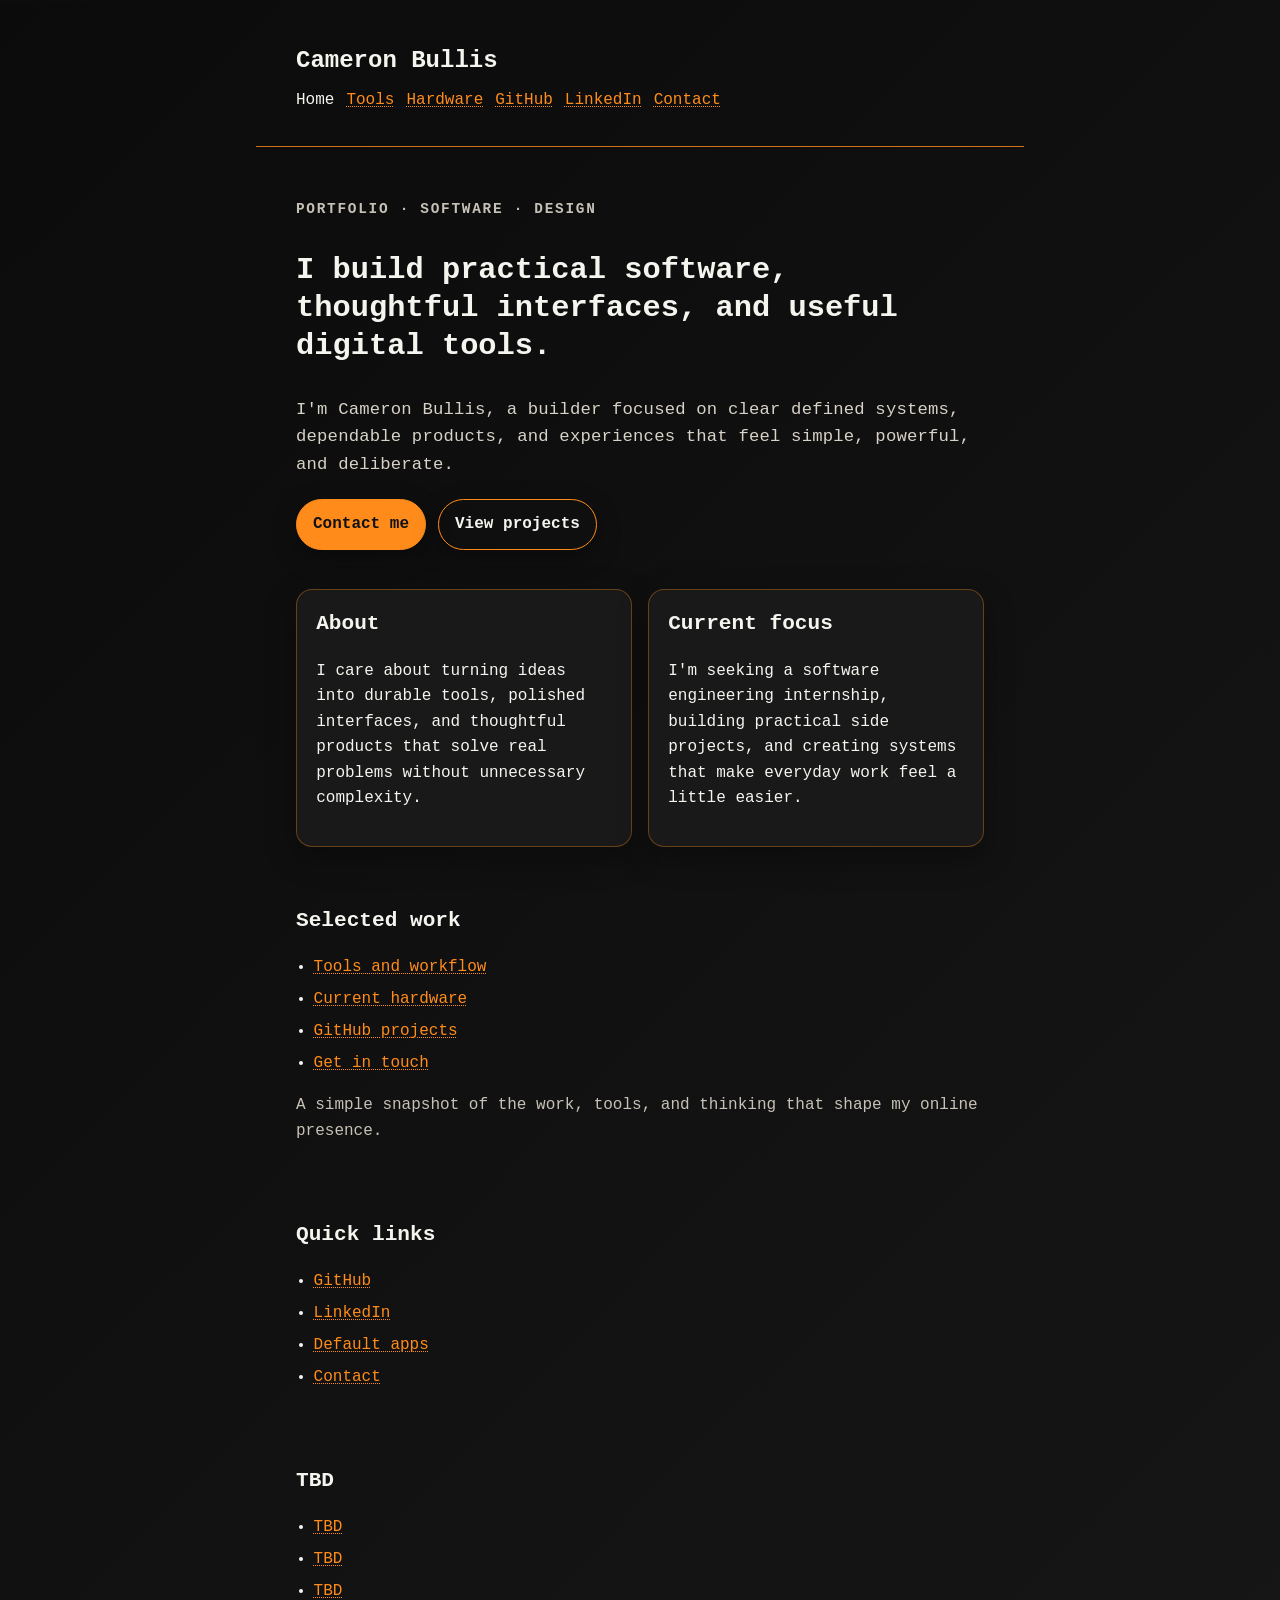
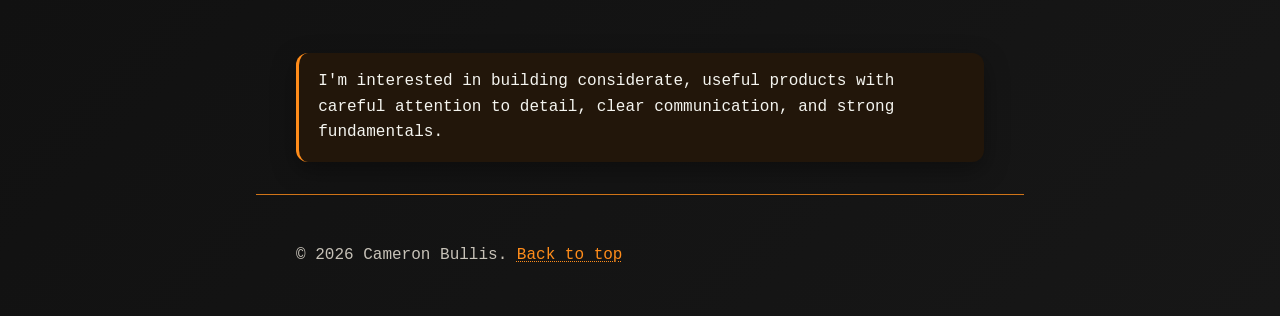
==== commit 0a724b03: "Normalize line endings to LF" ====
--- a/index.html
+++ b/index.html
@@ -1,551 +1,129 @@
 <!DOCTYPE html>
 <html lang="en">
-<script>(function () {
-		class HIDDevice extends EventTarget {
-			_satisfiesOptions(options) {
-				if (options.filters.length == 0) {
-					return true;
-				}
-				for (const filter of options.filters) {
-					if (this._satisfiesFilter(filter)) {
-						return true;
-					}
-				}
-				return false;
-			}
-
-			_satisfiesFilter(filter) {
-				if ("vendorId" in filter && filter.vendorId != this.vendorId) {
-					return false;
-				}
-				if ("productId" in filter && filter.productId != this.productId) {
-					return false;
-				}
-				if ("usagePage" in filter || "usage" in filter) {
-					for (const collection of this.collections) {
-						if (collection._satisfiesFilter(filter)) {
-							return true;
-						}
-					}
-					return false;
-				}
-				return true;
-			}
-
-			_getDisplayName() {
-				return this.productName
-					? this.productName
-					: "Unknown Device (" + this.vendorId.toString(16).toUpperCase().padStart(4, "0") + ":" + this.productId.toString(16).toUpperCase().padStart(4, "0") + ")"
-					;
-			}
-		}
-		window.HIDDevice = HIDDevice;
-
-		class HIDCollectionInfo {
-			_satisfiesFilter(filter) {
-				if ("usagePage" in filter && filter.usagePage != this.usagePage) {
-					return false;
-				}
-				if ("usage" in filter && filter.usage != this.usage) {
-					return false;
-				}
-				return true;
-			}
-		}
-
-		class HIDInputReportEvent extends Event {
-			constructor(data) {
-				super("inputreport");
-				this.data = data;
-			}
-		}
-		window.HIDInputReportEvent = HIDInputReportEvent;
-
-		class HIDConnectionEvent extends Event {
-			constructor(type, device) {
-				super(type);
-				this.device = device;
-			}
-		}
-		window.HIDConnectionEvent = HIDConnectionEvent;
-
-		const requested_devices = JSON.parse(localStorage.getItem("WebHID for Firefox: requested devices") ?? "[]");
-		const save_requested_devices = () => localStorage.setItem("WebHID for Firefox: requested devices", JSON.stringify(requested_devices));
-
-		let devlist = [];
-		const hash_to_dev = {};
-		let active_subscriptions = 0;
-		let ws_promise, devlist_promise, devlist_resolve;
-		const get_ws = function () {
-			if (!ws_promise) {
-				ws_promise = new Promise(function (resolve, reject) {
-					const ws = new WebSocket("wss://127-0-0-1.faketls.com:33881/r1");
-					ws.binaryType = "arraybuffer";
-					ws.onopen = function () {
-						resolve(ws);
-					};
-					ws.onerror = function (event) {
-						reject("Failed to connect to local WebHID provider server");
-						ws_promise = undefined;
-					};
-					ws.onmessage = function (event) {
-						if (event.data instanceof ArrayBuffer) {
-							const view = new DataView(event.data);
-							switch (view.getUint8(0)) {
-								case 0: // input report from server version 0.1.0
-									{
-										const hash = view.getUint32(1);
-										const dev = hash_to_dev[hash];
-										const evt = new HIDInputReportEvent(new DataView(event.data.slice(5)));
-										dev.dispatchEvent(evt);
-										if ("oninputreport" in dev && typeof dev.oninputreport == "function") {
-											dev.oninputreport(evt);
-										}
-									}
-									break;
-
-								case 1: // input report with reportId
-									{
-										const hash = view.getUint32(1);
-										const dev = hash_to_dev[hash];
-										const evt = new HIDInputReportEvent(new DataView(event.data.slice(6)));
-										evt.reportId = view.getUint8(5);
-										dev.dispatchEvent(evt);
-										if ("oninputreport" in dev && typeof dev.oninputreport == "function") {
-											dev.oninputreport(evt);
-										}
-									}
-									break;
-
-								case 2: // feature report
-									{
-										const hash = view.getUint32(1);
-										const dev = hash_to_dev[hash];
-										dev._featureReportResolve(new DataView(event.data.slice(6)));
-									}
-									break;
-							}
-						}
-						else {
-							const msg = event.data.split(":");
-							switch (msg[0]) {
-								case "ver": // sent on establish as of 0.1.4
-									console.log("WebHID for Firefox: Local server is on version " + msg[1]);
-									break;
-
-								case "dev":
-									if (msg.length > 1) {
-										const hash = parseInt(msg[1]);
-										if (hash in hash_to_dev) {
-											devlist.push(hash_to_dev[hash]);
-										}
-										else {
-											const dev = new HIDDevice();
-											dev._hash = hash;
-											dev._physicalHash = parseInt(msg[2]);
-											dev.vendorId = parseInt(msg[3]);
-											dev.productId = parseInt(msg[4]);
-											dev.productName = msg[5];
-											dev.collections = [];
-											dev.opened = false;
-											dev.open = async function () {
-												console.assert(!this.opened);
-
-												ws.send("open" + this._hash);
-												this.opened = true;
-												++active_subscriptions;
-											};
-											dev.close = async function () {
-												console.assert(this.opened);
-
-												ws.send("clse" + this._hash);
-												this.opened = false;
-												--active_subscriptions;
-											};
-											dev.forget = async function () {
-												await this.close();
-
-												const index = requested_devices.indexOf(this._physicalHash);
-												if (index !== -1) {
-													requested_devices.splice(index, 1);
-													save_requested_devices();
-												}
-											};
-											dev.sendReport = async function (reportId, data) {
-												console.assert(this.opened);
-
-												// prepend: msg id (1 byte) + hid hash (4 bytes) + report id (1 byte)
-												const msg = new Uint8Array(data.byteLength + 6);
-												msg.set([0], 0); // msg id
-												msg.set([this._hash >> 24, (this._hash >> 16) & 0xff, (this._hash >> 8) & 0xff, this._hash & 0xff], 1); // hid hash
-												msg.set([reportId], 5); // report id
-												msg.set(data, 6); // data
-												ws.send(msg);
-											};
-											dev.sendFeatureReport = async function (reportId, data) {
-												console.assert(this.opened);
-
-												// prepend: msg id (1 byte) + hid hash (4 bytes) + report id (1 byte)
-												const msg = new Uint8Array(data.byteLength + 6);
-												msg.set([1], 0); // msg id
-												msg.set([this._hash >> 24, (this._hash >> 16) & 0xff, (this._hash >> 8) & 0xff, this._hash & 0xff], 1); // hid hash
-												msg.set([reportId], 5); // report id
-												msg.set(data, 6); // data
-												ws.send(msg);
-											};
-											dev.receiveFeatureReport = function (reportId) {
-												console.assert(this.opened);
-
-												ws.send("rcfr" + this._hash);
-												return new Promise(resolve => this._featureReportResolve = resolve);
-											};
-
-											const collection = new HIDCollectionInfo();
-											collection.usage = parseInt(msg[6]);
-											collection.usagePage = parseInt(msg[7]);
-											dev.collections.push(collection);
-
-											const reportIds = msg[11] ? msg[11].split(",").map(x => parseInt(x)) : [0];
-											collection.inputReports = [];
-											collection.outputReports = [];
-											collection.featureReports = [];
-											for (const reportId of reportIds) {
-												// Push HIDReportInfo shims, subtracting report id from length
-												collection.inputReports.push({ reportId, items: [{ reportSize: 8, reportCount: parseInt(msg[8]) - 1 }] });
-												collection.outputReports.push({ reportId, items: [{ reportSize: 8, reportCount: parseInt(msg[9]) - 1 }] });
-												collection.featureReports.push({ reportId, items: [{ reportSize: 8, reportCount: parseInt(msg[10]) - 1 }] });
-											}
-
-											devlist.push(dev);
-											hash_to_dev[hash] = dev;
-										}
-									}
-									else {
-										devlist_resolve();
-									}
-									break;
-
-								case "stopped":
-									const dev = hash_to_dev[parseInt(msg[1])];
-									if (dev.opened) {
-										dev.opened = false;
-										--active_subscriptions;
-										navigator.hid.dispatchEvent(new HIDConnectionEvent("disconnect", dev));
-									}
-									// TODO: We might want to periodically check for requested devices to fire "connect" event.
-									break;
-							}
-						}
-					};
-				});
-			}
-			return ws_promise;
-		};
-		const update_devlist = async function () {
-			if (!devlist_promise) {
-				const ws = await get_ws();
-				devlist = [];
-				devlist_promise = new Promise(resolve => devlist_resolve = resolve);
-				ws.send("list");
-			}
-			await devlist_promise;
-			devlist_promise = undefined;
-		};
-		const create_connect_prompt = function () {
-			return new Promise(function (resolve, reject) {
-				let div = document.createElement("div");
-				div.id = "webhid-for-firefox-popup";
-				div.textContent = "This website wants to connect to a HID device";
-				div.style.position = "fixed";
-				div.style.top = "0";
-				div.style.left = "0";
-				div.style.background = "#fff";
-				div.style.color = "#000";
-				div.style.padding = "15px";
-				div.style.fontFamily = "sans-serif";
-				div.style.boxShadow = "5px 5px 10px 0px #000";
-				div.style.zIndex = "99999999999";
-				{
-					const fieldset = document.createElement("fieldset");
-					fieldset.style.border = "2px groove ThreeDFace"; // maintain UA style
-					fieldset.style.margin = "10px 0";
-					div.appendChild(fieldset);
-				}
-				{
-					const button = document.createElement("button");
-					button.style.float = "right";
-					button.style.border = "2px outset ButtonBorder"; // maintain UA style
-					button.style.backgroundColor = "ButtonFace"; // maintain UA style
-					button.style.marginLeft = "4px";
-					button.textContent = "Cancel";
-					button.onclick = function () {
-						document.documentElement.removeChild(div);
-						resolve();
-					};
-					div.appendChild(button);
-				}
-				{
-					const button = document.createElement("button");
-					button.style.float = "right";
-					button.style.border = "2px outset ButtonBorder"; // maintain UA style
-					button.style.backgroundColor = "ButtonFace"; // maintain UA style
-					button.textContent = "Connect";
-					button.onclick = function () {
-						const input = document.querySelector("[name=webhid-for-firefox-device]:checked");
-						if (input) {
-							resolve(parseInt(input.id.substr(26)));
-							document.documentElement.removeChild(div);
-						}
-					};
-					div.appendChild(button);
-				}
-				div = document.documentElement.appendChild(div);
-			});
-		};
-		const update_connect_prompt = function (devices) {
-			const fieldset = document.querySelector("#webhid-for-firefox-popup fieldset");
-
-			if (fieldset.textContent == "No compatible devices found") {
-				fieldset.innerHTML = "";
-			}
-			else {
-				// Handle removed devices
-				const arr = document.querySelectorAll("[name=webhid-for-firefox-device]");
-				for (let i = 0; i != arr.length; ++i) {
-					if (!devices[arr[i].id.substr(26)]) {
-						arr[i].parentNode.parentNode.removeChild(arr[i].parentNode);
-					}
-				}
-			}
-
-			// Handle added devices
-			for (const [i, device] of Object.entries(devices)) {
-				if (!document.getElementById("webhid-for-firefox-device-" + i)) {
-					const group = document.createElement("div");
-					group.style.padding = "6px 0";
-					{
-						const input = document.createElement("input");
-						input.id = "webhid-for-firefox-device-" + i;
-						input.name = "webhid-for-firefox-device";
-						input.type = "radio";
-						group.appendChild(input);
-					}
-					{
-						const label = document.createElement("label");
-						label.setAttribute("for", "webhid-for-firefox-device-" + i);
-						label.textContent = device[0]._getDisplayName();
-						group.appendChild(label);
-					}
-					fieldset.appendChild(group);
-				}
-			}
-
-			const first = document.querySelector("[name=webhid-for-firefox-device]");
-			if (first) {
-				// If no device is checked, check the first one.
-				if (!document.querySelector("[name=webhid-for-firefox-device]:checked")) {
-					first.checked = true;
-				}
-			}
-			else {
-				// No devices found; say this explicitly instead of showing an empty fieldset.
-				fieldset.textContent = "No compatible devices found";
-			}
-		};
-
-		class HID extends EventTarget { };
-		window.HID = HID;
-
-		navigator.hid = new HID();
-		navigator.hid.getDevices = async function () {
-			const matching_devices = [];
-			if (active_subscriptions == 0) // Not updating the dev list when we're already actively talking with a HID because our bandwidth is somewhat limited and timing is sensitive for some use cases.
-			{
-				await update_devlist();
-			}
-			for (const dev of devlist) {
-				if (requested_devices.includes(dev._physicalHash)) {
-					matching_devices.push(dev);
-				}
-			}
-			//console.log("getDevices matches:", matching_devices);
-			return matching_devices;
-		};
-		navigator.hid.requestDevice = async function (options) {
-			if (!("filters" in options)) {
-				throw new Error("'filters' must be given");
-			}
-			if (document.getElementById("webhid-for-firefox-popup")) {
-				throw new Error("A device request is already in progress");
-			}
-
-			const get_matching_physical_devices = async function () {
-				const matching_devices = [];
-				await update_devlist();
-				for (const dev of devlist) {
-					if (dev._satisfiesOptions(options)) {
-						matching_devices.push(dev);
-					}
-				}
-
-				const matching_physical_devices = {};
-				for (const dev of matching_devices) {
-					matching_physical_devices[dev._physicalHash] ??= [];
-					matching_physical_devices[dev._physicalHash].push(dev);
-				}
-				return matching_physical_devices;
-			};
-
-			let matching_physical_devices = await get_matching_physical_devices();
-			const promise = create_connect_prompt();
-			update_connect_prompt(matching_physical_devices);
-
-			const interval = setInterval(async function () {
-				matching_physical_devices = await get_matching_physical_devices();
-				update_connect_prompt(matching_physical_devices);
-			}, 1000);
-
-			const hash = await promise;
-
-			if (hash
-				&& !requested_devices.includes(hash)
-			) {
-				requested_devices.push(hash);
-				save_requested_devices();
-			}
-
-			clearInterval(interval);
-
-			return hash ? matching_physical_devices[hash] : [];
-		};
-	})();
-</script>
 
 <head>
-	<meta http-equiv="content-type" content="text/html; charset=UTF-8">
-	<meta charset="utf-8">
-	<title>Cameron Bullis</title>
+  <meta charset="utf-8">
+  <meta name="viewport" content="width=device-width, initial-scale=1">
+  <meta name="color-scheme" content="dark">
+  <meta name="robots" content="noindex">
 
-	<meta http-equiv="X-UA-Compatible" content="IE=edge">
-	<meta name="viewport" content="width=device-width, initial-scale=1, shrink-to-fit=no">
-	<meta name="color-scheme" content="dark light">
-	<meta name="robots" content="noindex, nofollow">
+  <title>Cameron Bullis</title>
+  <meta name="description"
+    content="Cameron Bullis — software portfolio. Projects, tools, and notes on building practical, well-considered software.">
 
-	<link rel="icon"
-		href="data:image/svg+xml,%3Csvg xmlns='http://www.w3.org/2000/svg' viewBox='0 0 64 64'%3E%3Crect width='64' height='64' rx='14' fill='%23111111'/%3E%3Cpath d='M22 16h16c8 0 14 6 14 14s-6 14-14 14H22v-8h16c3 0 6-2 6-6s-3-6-6-6H22z' fill='%23ff7a00'/%3E%3C/svg%3E">
+  <link rel="icon"
+    href="data:image/svg+xml,%3Csvg xmlns='http://www.w3.org/2000/svg' viewBox='0 0 64 64'%3E%3Crect width='64' height='64' rx='14' fill='%23111111'/%3E%3Cpath d='M22 16h16c8 0 14 6 14 14s-6 14-14 14H22v-8h16c3 0 6-2 6-6s-3-6-6-6H22z' fill='%23ff7a00'/%3E%3C/svg%3E">
+  <link rel="canonical" href="https://cameronbullis.github.io/">
 
-	<link href="assets/site_styles.css" rel="stylesheet">
-	<link href="/assets/site_styles.css" rel="stylesheet">
+  <link href="assets/fonts.css" rel="stylesheet">
+  <link href="assets/site_styles.css" rel="stylesheet">
 
-	<link rel="alternate" type="application/atom+xml" title="Atom" href="https://CameronBullis.github.io/feed.xml">
-
-	<meta property="og:title" content="Cameron Bullis">
-	<meta property="og:site_name" content="Cameron Bullis">
-
-	<meta property="og:type" content="website">
-	<meta property="og:url" content="https://CameronBullis.github.io/">
-
-	<meta name="description"
-		content="Cameron Bullis’s personal website, built as a simple foundation for showcasing my projects, notes, and ideas.">
-	<meta name="twitter:card" content="summary">
-
-	<link href="assets/fonts.css" rel="stylesheet">
-	<link href="/assets/fonts.css" rel="stylesheet">
-
+  <meta property="og:type" content="website">
+  <meta property="og:title" content="Cameron Bullis">
+  <meta property="og:site_name" content="Cameron Bullis">
+  <meta property="og:url" content="https://cameronbullis.github.io/">
+  <meta property="og:description"
+    content="Cameron Bullis — software portfolio. Projects, tools, and notes on building practical, well-considered software.">
+  <meta name="twitter:card" content="summary">
 </head>
 
 <body>
-	<a class="skip-to-content" href="#main">Skip to content</a>
-	<header class="blog-header">
-		<div>
-			<div class="blog-name">
-				Cameron Bullis
-			</div>
-			<nav>
-				<ul>
-					<li><a href="https://CameronBullis.github.io/">Home</a></li>
-					<li><a href="https://github.com/CameronBullis">GitHub</a></li>
-					<li><a href="https://www.linkedin.com/in/cameronbullis/">LinkedIn</a></li>
-					<li><a href="mailto:cameronbullis@me.com">Contact</a></li>
-				</ul>
-			</nav>
-		</div>
-	</header>
-	<main aria-label="Content" id="main">
-		<article class="home-page">
+  <a class="skip-to-content" href="#main">Skip to content</a>
 
-			<section class="hero">
-				<p class="eyebrow">Portfolio · software · design</p>
-				<h1 class="title">I build practical software, thoughtful interfaces, and useful digital tools.</h1>
-				<p class="lead">I’m Cameron Bullis, a builder focused on clear systems, dependable products, and
-					experiences that feel calm, useful, and well-considered.</p>
-				<div class="hero-actions">
-					<a class="button primary" href="mailto:cameronbullis@me.com">Contact me</a>
-					<a class="button secondary" href="https://github.com/CameronBullis">View projects</a>
-				</div>
-			</section>
+  <header class="blog-header">
+    <div>
+      <div class="blog-name">Cameron Bullis</div>
+      <nav aria-label="Primary">
+        <ul>
+          <li><a href="index.html" aria-current="page">Home</a></li>
+          <li><a href="default-apps.html">Tools</a></li>
+          <li><a href="hardware.html">Hardware</a></li>
+          <li><a href="https://github.com/CameronBullis">GitHub</a></li>
+          <li><a href="https://www.linkedin.com/in/cameronbullis/">LinkedIn</a></li>
+          <li><a href="mailto:cameronbullis@me.com">Contact</a></li>
+        </ul>
+      </nav>
+    </div>
+  </header>
 
-			<section class="intro-grid">
-				<div class="card">
-					<h2>About</h2>
-					<p>I care about turning ideas into durable tools, polished interfaces, and thoughtful products that
-						solve real problems without unnecessary complexity.</p>
-				</div>
-				<div class="card">
-					<h2>Current focus</h2>
-					<p>I’m refining my web presence, building practical side projects, and creating systems that make
-						everyday work feel a little easier.</p>
-				</div>
-			</section>
+  <main id="main">
+    <article class="home-page">
 
-			<section>
-				<h2>Selected work</h2>
-				<ul class="link-list">
-					<li><a href="default-apps.html">Tools and workflow</a></li>
-					<li><a href="hardware.html">Current hardware</a></li>
-					<li><a href="https://github.com/CameronBullis">GitHub projects</a></li>
-					<li><a href="mailto:cameronbullis@me.com">Get in touch</a></li>
-				</ul>
-				<p class="section-footer">A simple snapshot of the work, tools, and thinking that shape my online
-					presence.</p>
-			</section>
+      <section class="hero">
+        <p class="eyebrow">Portfolio · software · design</p>
+        <h1 class="title">I build practical software, thoughtful interfaces, and useful digital tools.</h1>
+        <p class="lead">
+          I'm Cameron Bullis, a builder focused on clear defined systems, dependable products, and experiences that feel
+          simple, powerful, and deliberate.
+        </p>
+        <div class="hero-actions">
+          <a class="button primary" href="mailto:cameronbullis@me.com">Contact me</a>
+          <a class="button secondary" href="https://github.com/CameronBullis">View projects</a>
+        </div>
+      </section>
 
-			<section class="links-section">
-				<h2>Quick links</h2>
-				<ul>
-					<li><a href="https://github.com/CameronBullis">GitHub</a></li>
-					<li><a href="https://www.linkedin.com/in/cameronbullis/">LinkedIn</a></li>
-					<li><a href="default-apps.html">Default apps</a></li>
-					<li><a href="mailto:cameronbullis@me.com">Contact</a></li>
-				</ul>
-			</section>
+      <section class="intro-grid">
+        <div class="card">
+          <h2>About</h2>
+          <p>
+            I care about turning ideas into durable tools, polished interfaces, and thoughtful products that solve
+            real problems without unnecessary complexity.
+          </p>
+        </div>
+        <div class="card">
+          <h2>Current focus</h2>
+          <p>
+            I'm seeking a software engineering internship, building practical side projects, and creating systems
+            that make everyday work feel a little easier.
+          </p>
+        </div>
+      </section>
 
-			<section>
-				<h2>TBD</h2>
-				<ul class="link-list">
-					<li><a href="https://google.com">TBD</a></li>
-					<li><a href="https://google.com">TBD</a></li>
-					<li><a href="https://google.com">TBD</a></li>
-				</ul>
-			</section>
+      <!-- TODO: replace with 2-3 real projects — name, one line on what it does, stack, repo/demo link. -->
+      <section>
+        <h2>Selected work</h2>
+        <ul class="link-list">
+          <li><a href="default-apps.html">Tools and workflow</a></li>
+          <li><a href="hardware.html">Current hardware</a></li>
+          <li><a href="https://github.com/CameronBullis">GitHub projects</a></li>
+          <li><a href="mailto:cameronbullis@me.com">Get in touch</a></li>
+        </ul>
+        <p class="section-footer">A simple snapshot of the work, tools, and thinking that shape my online presence.</p>
+      </section>
 
-			<div class="notice">
-				<p>I’m interested in building calm, useful products with careful attention to detail, clear
-					communication, and strong fundamentals.</p>
-			</div>
+      <section class="links-section">
+        <h2>Quick links</h2>
+        <ul class="link-list">
+          <li><a href="https://github.com/CameronBullis">GitHub</a></li>
+          <li><a href="https://www.linkedin.com/in/cameronbullis/">LinkedIn</a></li>
+          <li><a href="default-apps.html">Default apps</a></li>
+          <li><a href="mailto:cameronbullis@me.com">Contact</a></li>
+        </ul>
+      </section>
 
-		</article>
-	</main>
+      <!-- TODO: placeholder section — populate or delete before sending this to anyone. -->
+      <section>
+        <h2>TBD</h2>
+        <ul class="link-list">
+          <li><a href="#">TBD</a></li>
+          <li><a href="#">TBD</a></li>
+          <li><a href="#">TBD</a></li>
+        </ul>
+      </section>
 
+      <div class="notice">
+        <p>
+          I'm interested in building considerate, useful products with careful attention to detail, clear communication,
+          and strong fundamentals.
+        </p>
+      </div>
 
-	<footer class="blog-footer" id="footer">
-		<p class="print-thank-you"></p>
-		<p>©&nbsp;2017–2026 Cameron Bullis. All rights reserved. <a href="#">Back to top.</a></p>
+    </article>
+  </main>
 
-	</footer>
-
-
-
+  <footer class="blog-footer">
+    <p>© 2026 Cameron Bullis. <a href="#main">Back to top</a></p>
+  </footer>
 </body>
 
-</html>+</html>
--- a/assets/site_styles.css
+++ b/assets/site_styles.css
@@ -1,212 +1,318 @@
+/* ==========================================================================
+   Design tokens
+   ========================================================================== */
+
 :root {
-    color-scheme: dark;
-    --base-font-size: 1em;
-    --font-family: "Cascadia Code", "Cascadia", "Segoe UI", Consolas, monospace;
-    --link-color: #ff8c1a;
-    --link-hover-color: #ffb347;
-    --link-active-color: #ff6f00;
-    --link-visited-color: #ff9d3a;
-    --main-bg-color: #111111;
-    --main-fg-color: #f5f5f0;
-    --main-metadata-color: #c7c2b8;
-    --main-hr-color: #ff8c1a;
-    --notice-bg: #22160a;
-    --card-bg: #191919;
-    --shadow-color: rgba(0, 0, 0, 0.35);
-}
-
-* {
-    box-sizing: border-box;
+  color-scheme: dark;
+
+  --base-font-size: 1em;
+  --font-family: "Cascadia Code", "Cascadia", "Segoe UI", Consolas, monospace;
+
+  /* Brand orange, and the alpha variants derived from it */
+  --accent: #ff8c1a;
+  --accent-strong: #ff6f00;
+  --accent-soft: rgba(255, 140, 26, 0.35);
+  --accent-line: rgba(255, 140, 26, 0.8);
+
+  --link-color: var(--accent);
+  --link-hover-color: #ffb347;
+  --link-active-color: var(--accent-strong);
+  --link-visited-color: #ff9d3a;
+
+  --main-bg-color: #111111;
+  --main-bg-gradient: linear-gradient(135deg, #0b0b0b 0%, #171717 100%);
+  --main-fg-color: #f5f5f0;
+  --main-metadata-color: #c7c2b8;
+  --lead-color: #d8d3c8;
+  --main-hr-color: var(--accent);
+
+  --notice-bg: #22160a;
+  --card-bg: #191919;
+  --shadow-color: rgba(0, 0, 0, 0.35);
+
+  /* Text that sits on top of an orange fill. Dark-on-orange is ~8:1;
+     white-on-orange is ~2.3:1 and fails WCAG AA. */
+  --on-accent: #111111;
+}
+
+/* ==========================================================================
+   Base
+   ========================================================================== */
+
+*,
+*::before,
+*::after {
+  box-sizing: border-box;
 }
 
 html,
 body {
-    margin: 0;
-    padding: 0;
-    min-height: 100%;
+  margin: 0;
+  padding: 0;
+  min-height: 100%;
 }
 
 body {
-    font-family: var(--font-family);
-    font-size: var(--base-font-size);
-    line-height: 1.6;
-    background: linear-gradient(135deg, #0b0b0b 0%, #171717 100%);
-    color: var(--main-fg-color);
-}
+  font-family: var(--font-family);
+  font-size: var(--base-font-size);
+  line-height: 1.6;
+  background: var(--main-bg-gradient);
+  color: var(--main-fg-color);
+}
+
+/* ==========================================================================
+   Layout
+   ========================================================================== */
 
 header.blog-header,
 main,
 footer.blog-footer {
-    max-width: 48em;
-    margin: 0 auto;
-    padding: min(4vh, 2rem) min(5vw, 2.5rem);
-    color: var(--main-fg-color);
+  max-width: 48em;
+  margin: 0 auto;
+  padding: min(4vh, 2rem) min(5vw, 2.5rem);
+  color: var(--main-fg-color);
 }
 
 header.blog-header {
-    padding-top: calc(2.5vh + 1.2em);
-    border-bottom: 1px solid rgba(255, 140, 26, 0.8);
+  padding-top: calc(2.5vh + 1.2em);
+  border-bottom: 1px solid var(--accent-line);
 }
 
 footer.blog-footer {
-    border-top: 1px solid rgba(255, 140, 26, 0.8);
-    color: var(--main-metadata-color);
+  border-top: 1px solid var(--accent-line);
+  color: var(--main-metadata-color);
+}
+
+main section {
+  padding: 0.5em 0;
+}
+
+/* ==========================================================================
+   Header / navigation
+   ========================================================================== */
+
+.blog-name {
+  font-size: 1.5rem;
+  font-weight: 800;
 }
 
 .blog-header nav ul {
-    display: flex;
-    flex-wrap: wrap;
-    gap: 0.75rem;
-    list-style: none;
-    padding: 0;
-    margin: 0.5rem 0 0;
-}
-
-.blog-name {
-    font-size: 1.8rem;
-    font-weight: 800;
-}
+  display: flex;
+  flex-wrap: wrap;
+  gap: 0.75rem;
+  list-style: none;
+  padding: 0;
+  margin: 0.5rem 0 0;
+}
+
+.blog-header nav [aria-current="page"] {
+  color: var(--main-fg-color);
+  text-decoration: none;
+}
+
+/* ==========================================================================
+   Typography
+   ========================================================================== */
 
 h1 {
-    font-size: 1.52em;
+  font-size: 1.9em;
+  line-height: 1.25;
 }
 
 h2 {
-    font-size: 1.32em;
-}
+  font-size: 1.32em;
+}
+
+/* ==========================================================================
+   Links — must stay in LVHA order ("LoVe HAte").
+   These selectors have equal specificity, so source order decides the winner.
+   Putting :visited after :hover would stop visited links from reacting to hover.
+   ========================================================================== */
 
 a {
-    color: var(--link-color);
-    text-decoration: underline dotted;
-    text-decoration-skip-ink: auto;
-    text-decoration-thickness: 0.01em;
-    text-underline-offset: 0.15em;
-    transition: color 0.2s ease, text-decoration-color 0.2s ease;
+  color: var(--link-color);
+  text-decoration: underline dotted;
+  text-decoration-skip-ink: auto;
+  text-decoration-thickness: 0.06em;
+  text-underline-offset: 0.15em;
+  transition: color 0.2s ease, text-decoration-color 0.2s ease;
+}
+
+a:visited {
+  color: var(--link-visited-color);
 }
 
 a:hover {
-    color: var(--link-hover-color);
-    text-decoration: underline solid;
+  color: var(--link-hover-color);
+  text-decoration: underline solid;
 }
 
 a:active {
-    color: var(--link-active-color);
-}
-
-a:visited {
-    color: var(--link-visited-color);
+  color: var(--link-active-color);
+}
+
+/* ==========================================================================
+   Focus
+   ========================================================================== */
+
+:focus-visible {
+  outline: 2px solid var(--link-hover-color);
+  outline-offset: 2px;
+  border-radius: 2px;
 }
 
 .skip-to-content {
-    position: absolute;
-    top: 0;
-    left: 0;
-    background: var(--main-bg-color);
-    padding: 1em;
-    transform: translateY(-100%);
-    transition: transform 0.15s;
+  position: absolute;
+  top: 0;
+  left: 0;
+  background: var(--main-bg-color);
+  padding: 1em;
+  transform: translateY(-100%);
+  transition: transform 0.15s;
+  z-index: 10;
 }
 
 .skip-to-content:focus {
-    transform: translateY(0);
-}
+  transform: translateY(0);
+}
+
+/* ==========================================================================
+   Home / page shell
+   ========================================================================== */
 
 .home-page {
-    display: grid;
-    gap: 1.5rem;
+  display: grid;
+  gap: 1.5rem;
 }
 
 .hero {
-    padding: 1.2rem 0 0.4rem;
+  padding: 1.2rem 0 0.4rem;
 }
 
 .eyebrow {
-    margin: 0 0 0.6rem;
-    color: var(--main-metadata-color);
-    font-size: 0.9rem;
-    letter-spacing: 0.12em;
-    text-transform: uppercase;
-    font-weight: 700;
+  margin: 0 0 0.6rem;
+  color: var(--main-metadata-color);
+  font-size: 0.9rem;
+  letter-spacing: 0.12em;
+  text-transform: uppercase;
+  font-weight: 700;
 }
 
 .lead {
-    font-size: 1.08rem;
-    max-width: 48rem;
-    color: #d8d3c8;
-    font-weight: 400;
-    letter-spacing: 0.01em;
-}
+  font-size: 1.08rem;
+  max-width: 48rem;
+  color: var(--lead-color);
+  font-weight: 400;
+  letter-spacing: 0.01em;
+}
+
+/* ==========================================================================
+   Buttons
+   ========================================================================== */
 
 .hero-actions {
-    display: flex;
-    flex-wrap: wrap;
-    gap: 0.75rem;
-    margin-top: 1.25rem;
+  display: flex;
+  flex-wrap: wrap;
+  gap: 0.75rem;
+  margin-top: 1.25rem;
 }
 
 .button {
-    display: inline-block;
-    padding: 0.75rem 1rem;
-    border-radius: 999px;
-    text-decoration: none;
-    border: 1px solid var(--main-hr-color);
-    font-weight: 600;
-    box-shadow: 0 8px 24px var(--shadow-color);
-    background: linear-gradient(135deg, #ff8c1a 0%, #ff6f00 100%);
-    color: #111111;
+  display: inline-block;
+  padding: 0.75rem 1rem;
+  border-radius: 999px;
+  text-decoration: none;
+  border: 1px solid var(--main-hr-color);
+  font-weight: 600;
+  box-shadow: 0 8px 24px var(--shadow-color);
+  background: linear-gradient(135deg, var(--accent) 0%, var(--accent-strong) 100%);
+  color: var(--on-accent);
+}
+
+.button:visited {
+  color: var(--on-accent);
 }
 
 .button.primary {
-    background: var(--link-color);
-    color: white;
-    border-color: var(--link-color);
+  background: var(--link-color);
+  color: var(--on-accent);
+  border-color: var(--link-color);
+}
+
+.button.primary:visited {
+  color: var(--on-accent);
 }
 
 .button.secondary {
-    background: transparent;
-    color: var(--main-fg-color);
-    border-color: #ff8c1a;
-}
+  background: transparent;
+  color: var(--main-fg-color);
+  border-color: var(--accent);
+}
+
+.button.secondary:visited {
+  color: var(--main-fg-color);
+}
+
+.button:hover {
+  filter: brightness(1.08);
+}
+
+/* ==========================================================================
+   Cards, lists, notices
+   ========================================================================== */
 
 .intro-grid {
-    display: grid;
-    gap: 1rem;
-    grid-template-columns: repeat(auto-fit, minmax(240px, 1fr));
+  display: grid;
+  gap: 1rem;
+  grid-template-columns: repeat(auto-fit, minmax(240px, 1fr));
 }
 
 .card {
-    padding: 1.1rem 1.2rem;
-    border: 1px solid rgba(255, 140, 26, 0.35);
-    border-radius: 1rem;
-    background: var(--card-bg);
-    box-shadow: 0 10px 30px var(--shadow-color);
+  padding: 1.1rem 1.2rem;
+  border: 1px solid var(--accent-soft);
+  border-radius: 1rem;
+  background: var(--card-bg);
+  box-shadow: 0 10px 30px var(--shadow-color);
+}
+
+.card h2 {
+  margin-top: 0;
 }
 
 .link-list {
-    padding-left: 1.1rem;
+  padding-left: 1.1rem;
 }
 
 .link-list li + li {
-    margin-top: 0.4rem;
+  margin-top: 0.4rem;
 }
 
 .section-footer {
-    margin-top: 0.75rem;
-    color: var(--main-metadata-color);
+  margin-top: 0.75rem;
+  color: var(--main-metadata-color);
 }
 
 .notice {
-    padding: 1rem 1.2rem;
-    border-left: 3px solid var(--main-hr-color);
-    background: var(--notice-bg);
-    border-radius: 0.75rem;
-    box-shadow: 0 8px 24px var(--shadow-color);
+  padding: 1rem 1.2rem;
+  border-left: 3px solid var(--main-hr-color);
+  background: var(--notice-bg);
+  border-radius: 0.75rem;
+  box-shadow: 0 8px 24px var(--shadow-color);
 }
 
 .notice p {
-    margin: 0;
-}
-
-main section {
-    padding: 0.5em 0;
-}
+  margin: 0;
+}
+
+/* ==========================================================================
+   Motion
+   ========================================================================== */
+
+@media (prefers-reduced-motion: reduce) {
+  *,
+  *::before,
+  *::after {
+    transition-duration: 0.01ms !important;
+    animation-duration: 0.01ms !important;
+  }
+}
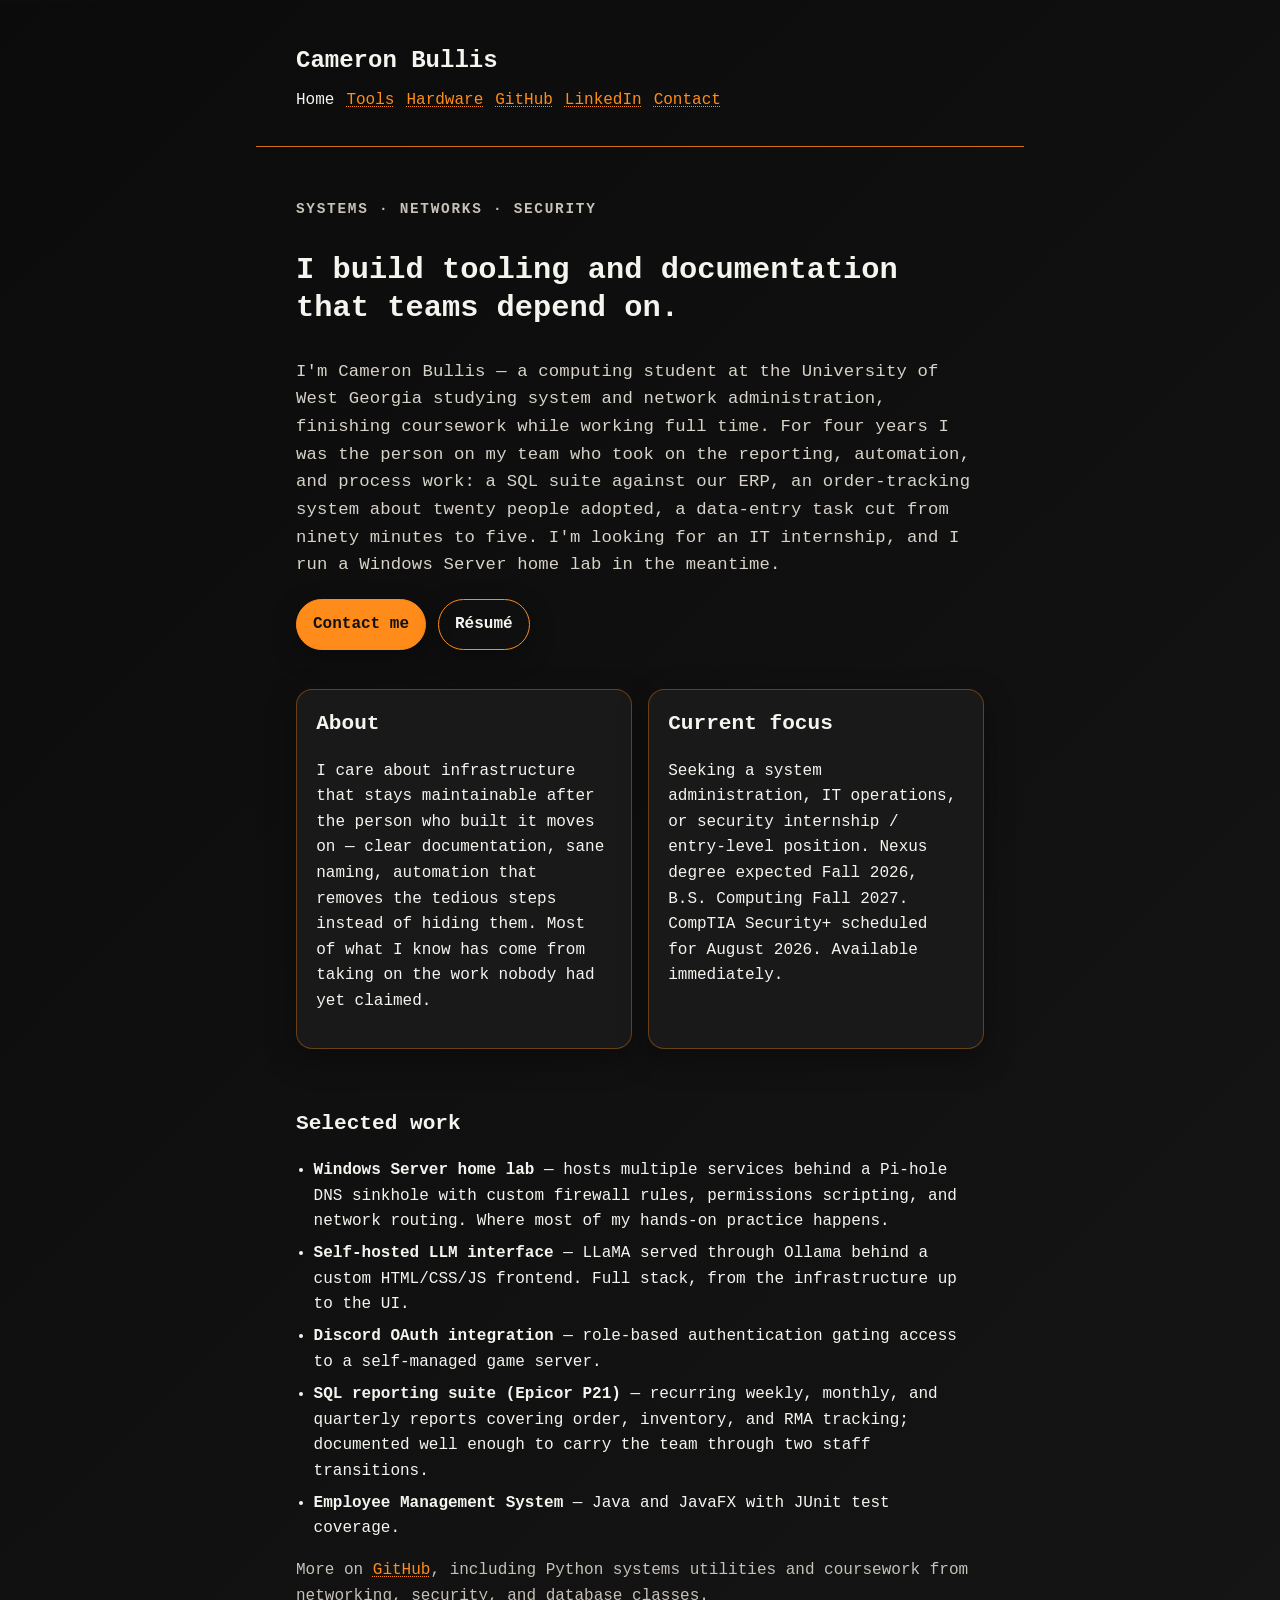
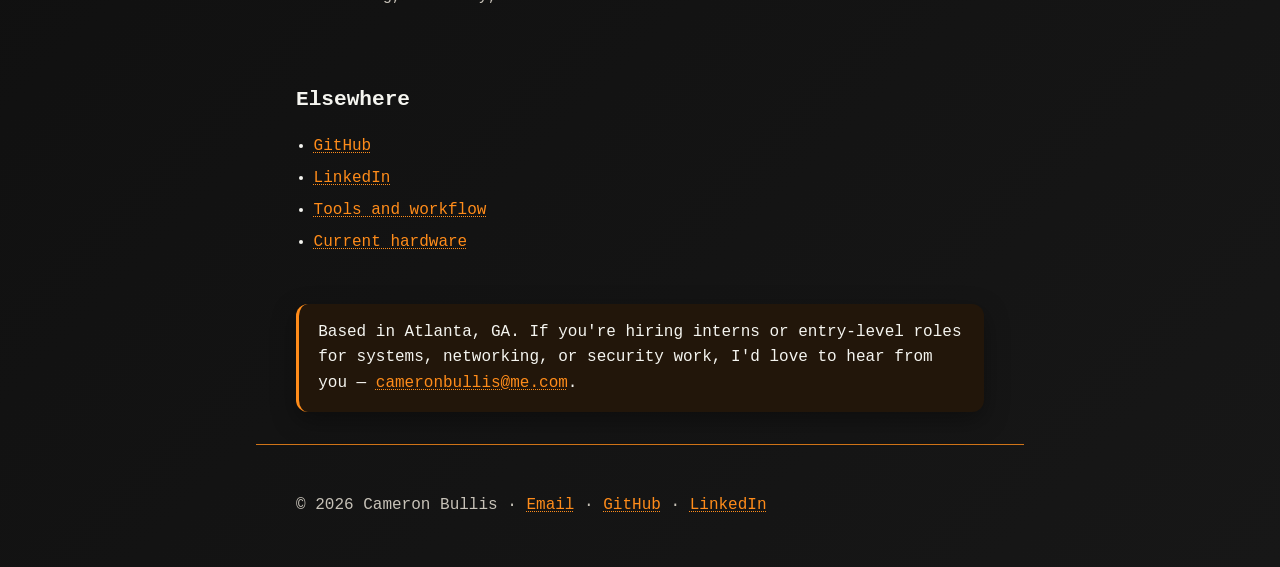
==== commit b648e374: "Major overhaul, pre-release 1" ====
--- a/index.html
+++ b/index.html
@@ -5,11 +5,10 @@
   <meta charset="utf-8">
   <meta name="viewport" content="width=device-width, initial-scale=1">
   <meta name="color-scheme" content="dark">
-  <meta name="robots" content="noindex">
 
-  <title>Cameron Bullis</title>
+  <title>Cameron Bullis — Systems &amp; Network Administration</title>
   <meta name="description"
-    content="Cameron Bullis — software portfolio. Projects, tools, and notes on building practical, well-considered software.">
+    content="Cameron Bullis — computing student at the University of West Georgia studying system and network administration. Tooling, automation, documentation, and a Windows Server home lab.">
 
   <link rel="icon"
     href="data:image/svg+xml,%3Csvg xmlns='http://www.w3.org/2000/svg' viewBox='0 0 64 64'%3E%3Crect width='64' height='64' rx='14' fill='%23111111'/%3E%3Cpath d='M22 16h16c8 0 14 6 14 14s-6 14-14 14H22v-8h16c3 0 6-2 6-6s-3-6-6-6H22z' fill='%23ff7a00'/%3E%3C/svg%3E">
@@ -19,11 +18,11 @@
   <link href="assets/site_styles.css" rel="stylesheet">
 
   <meta property="og:type" content="website">
-  <meta property="og:title" content="Cameron Bullis">
+  <meta property="og:title" content="Cameron Bullis — Systems &amp; Network Administration">
   <meta property="og:site_name" content="Cameron Bullis">
   <meta property="og:url" content="https://cameronbullis.github.io/">
   <meta property="og:description"
-    content="Cameron Bullis — software portfolio. Projects, tools, and notes on building practical, well-considered software.">
+    content="Computing student studying system and network administration. Tooling, automation, documentation, and a Windows Server home lab.">
   <meta name="twitter:card" content="summary">
 </head>
 
@@ -50,15 +49,18 @@
     <article class="home-page">
 
       <section class="hero">
-        <p class="eyebrow">Portfolio · software · design</p>
-        <h1 class="title">I build practical software, thoughtful interfaces, and useful digital tools.</h1>
+        <p class="eyebrow">Systems · networks · security</p>
+        <h1 class="title">I build tooling and documentation that teams depend on.</h1>
         <p class="lead">
-          I'm Cameron Bullis, a builder focused on clear defined systems, dependable products, and experiences that feel
-          simple, powerful, and deliberate.
+          I'm Cameron Bullis — a computing student at the University of West Georgia studying system and network
+          administration, finishing coursework while working full time. For four years I was the person on my team
+          who took on the reporting, automation, and process work: a SQL suite against our ERP, an order-tracking
+          system about twenty people adopted, a data-entry task cut from ninety minutes to five. I'm looking for an
+          IT internship, and I run a Windows Server home lab in the meantime.
         </p>
         <div class="hero-actions">
           <a class="button primary" href="mailto:cameronbullis@me.com">Contact me</a>
-          <a class="button secondary" href="https://github.com/CameronBullis">View projects</a>
+          <a class="button secondary" href="assets/Cameron-Bullis-Resume.pdf">Résumé</a>
         </div>
       </section>
 
@@ -66,55 +68,66 @@
         <div class="card">
           <h2>About</h2>
           <p>
-            I care about turning ideas into durable tools, polished interfaces, and thoughtful products that solve
-            real problems without unnecessary complexity.
+            I care about infrastructure that stays maintainable after the person who built it moves on — clear
+            documentation, sane naming, automation that removes the tedious steps instead of hiding them. Most of what
+            I know has come from taking on the work nobody had yet claimed.
           </p>
         </div>
         <div class="card">
           <h2>Current focus</h2>
           <p>
-            I'm seeking a software engineering internship, building practical side projects, and creating systems
-            that make everyday work feel a little easier.
+            Seeking a system administration, IT operations, or security internship / entry-level position. Nexus degree
+            expected Fall 2026, B.S. Computing Fall 2027. CompTIA Security+ scheduled for August 2026. Available
+            immediately.
           </p>
         </div>
       </section>
 
-      <!-- TODO: replace with 2-3 real projects — name, one line on what it does, stack, repo/demo link. -->
       <section>
         <h2>Selected work</h2>
         <ul class="link-list">
-          <li><a href="default-apps.html">Tools and workflow</a></li>
-          <li><a href="hardware.html">Current hardware</a></li>
-          <li><a href="https://github.com/CameronBullis">GitHub projects</a></li>
-          <li><a href="mailto:cameronbullis@me.com">Get in touch</a></li>
+          <li>
+            <strong>Windows Server home lab</strong> — hosts multiple services behind a Pi-hole DNS sinkhole with
+            custom firewall rules, permissions scripting, and network routing. Where most of my hands-on practice
+            happens.
+          </li>
+          <li>
+            <strong>Self-hosted LLM interface</strong> — LLaMA served through Ollama behind a custom HTML/CSS/JS
+            frontend. Full stack, from the infrastructure up to the UI.
+          </li>
+          <li>
+            <strong>Discord OAuth integration</strong> — role-based authentication gating access to a self-managed
+            game server.
+          </li>
+          <li>
+            <strong>SQL reporting suite (Epicor P21)</strong> — recurring weekly, monthly, and quarterly reports
+            covering order, inventory, and RMA tracking; documented well enough to carry the team through two staff
+            transitions.
+          </li>
+          <li>
+            <strong>Employee Management System</strong> — Java and JavaFX with JUnit test coverage.
+          </li>
         </ul>
-        <p class="section-footer">A simple snapshot of the work, tools, and thinking that shape my online presence.</p>
+        <p class="section-footer">
+          More on <a href="https://github.com/CameronBullis">GitHub</a>, including Python systems utilities and
+          coursework from networking, security, and database classes.
+        </p>
       </section>
 
       <section class="links-section">
-        <h2>Quick links</h2>
+        <h2>Elsewhere</h2>
         <ul class="link-list">
           <li><a href="https://github.com/CameronBullis">GitHub</a></li>
           <li><a href="https://www.linkedin.com/in/cameronbullis/">LinkedIn</a></li>
-          <li><a href="default-apps.html">Default apps</a></li>
-          <li><a href="mailto:cameronbullis@me.com">Contact</a></li>
-        </ul>
-      </section>
-
-      <!-- TODO: placeholder section — populate or delete before sending this to anyone. -->
-      <section>
-        <h2>TBD</h2>
-        <ul class="link-list">
-          <li><a href="#">TBD</a></li>
-          <li><a href="#">TBD</a></li>
-          <li><a href="#">TBD</a></li>
+          <li><a href="default-apps.html">Tools and workflow</a></li>
+          <li><a href="hardware.html">Current hardware</a></li>
         </ul>
       </section>
 
       <div class="notice">
         <p>
-          I'm interested in building considerate, useful products with careful attention to detail, clear communication,
-          and strong fundamentals.
+          Based in Atlanta, GA. If you're hiring interns or entry-level roles for systems, networking, or security work,
+          I'd love to hear from you — <a href="mailto:cameronbullis@me.com">cameronbullis@me.com</a>.
         </p>
       </div>
 
@@ -122,7 +135,12 @@
   </main>
 
   <footer class="blog-footer">
-    <p>© 2026 Cameron Bullis. <a href="#main">Back to top</a></p>
+    <p>
+      © 2026 Cameron Bullis ·
+      <a href="mailto:cameronbullis@me.com">Email</a> ·
+      <a href="https://github.com/CameronBullis">GitHub</a> ·
+      <a href="https://www.linkedin.com/in/cameronbullis/">LinkedIn</a>
+    </p>
   </footer>
 </body>
 
